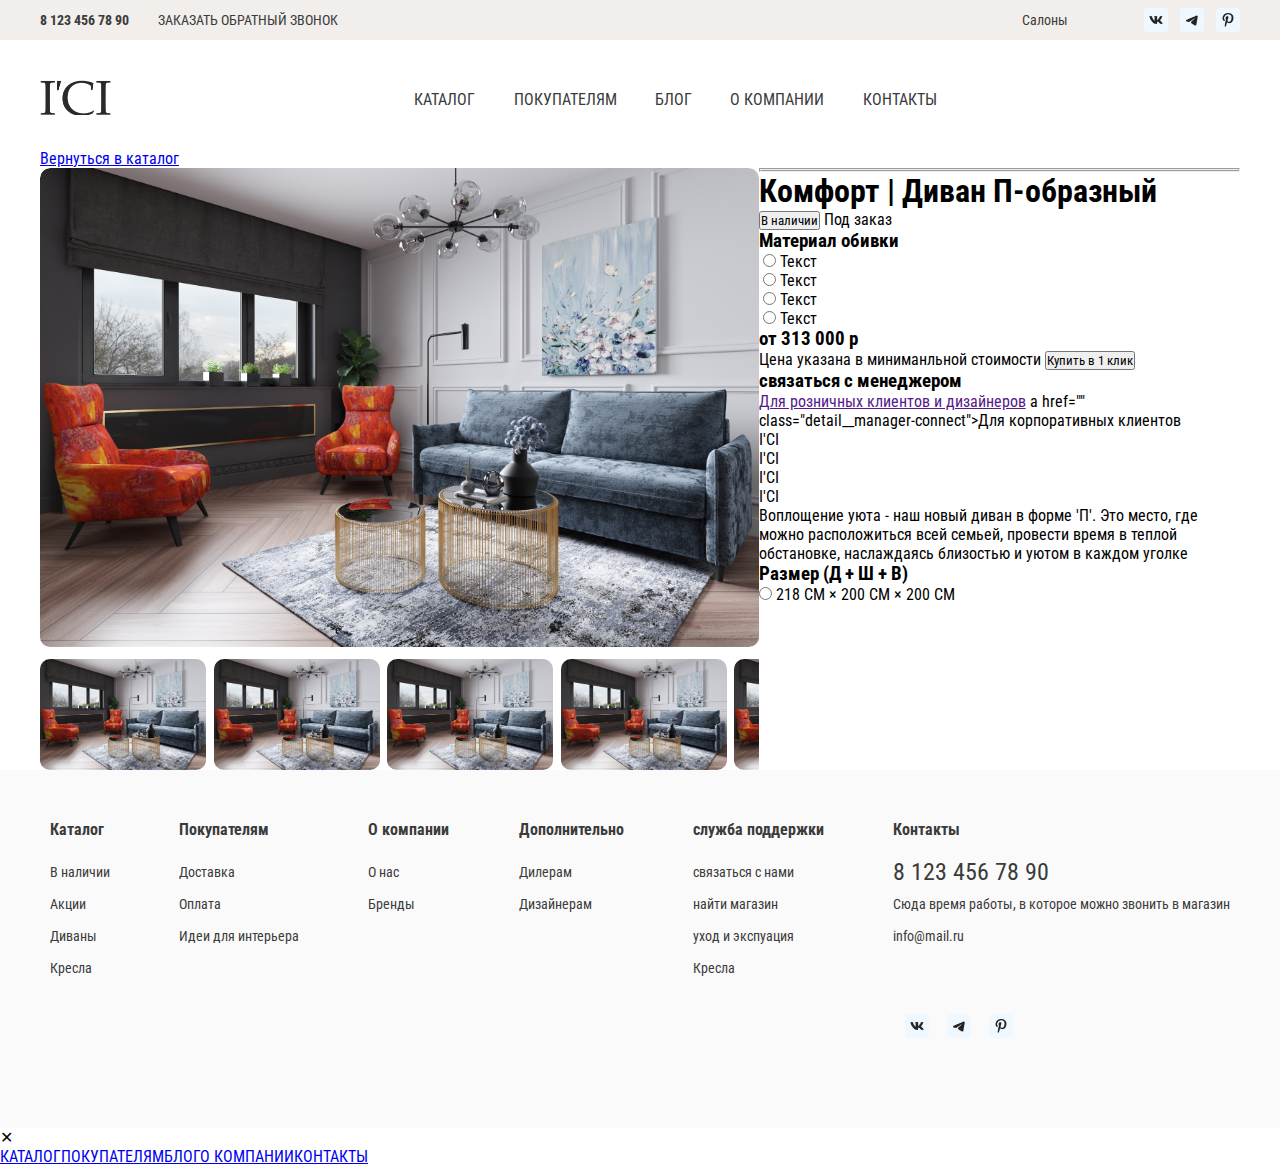
==== detail.html @ 05aecf91 "v2" ====
<!DOCTYPE html>
<html lang="en">
<head>
    <meta charset="UTF-8">
    <meta name="viewport" content="width=device-width, initial-scale=1.0">
    <title>Document</title>
    <link rel="stylesheet" href="style/style.css">

<body>
    <header class="header">
        <div class="wrapper header__wrapper">
            
            <div class="header__top">
                <div class="header__top-item">
                    <a href="tel:81234567890" class="header__phone">8 123 456 78 90</a>
                    <span class="header__phone-description">Заказать обратный звонок</span>
                </div>
                
                <div class="header__top-item social header__social">
                    <a href="#" class="header__salons-link">Салоны</a>
                    <a href="#" class="social-link">
                        <img src="img/social/vk.png" alt="Социальные сети">
                    </a>
                    <a href="#" class="social-link">
                        <img src="img/social/tg.png" alt="Социальные сети">
                    </a>
                    <a href="#" class="social-link">
                        <img src="img/social/pres.png" alt="Социальные сети">
                    </a>
                </div>
            </div>
            <div class="header__bottom">
                <div class="header__bottom-item logo">
                    <img  src="img/logobw.png" alt="Логотип" class="header__logo">
                </div>
                <nav class="header__nav">
                    <ul class="header__nav-list">
                        <li class="header__nav-item">
                            <span  class="header__nav-link">Каталог</span>
                            <ul class="submenu">
                                <li>
                                    <a href="" class="submenu-item">
                                        <img class="submenu-item__img" src="img/filter_divan.png" alt="">
                                        Диваны
                                    </a>
                                </li>
                                <li>
                                    <a href="" class="submenu-item">
                                        <img class="submenu-item__img" src="img/filter_divan.png" alt="">
                                        Диваны
                                    </a>
                                </li>
                                <li>
                                    <a href="" class="submenu-item">
                                        <img class="submenu-item__img" src="img/filter_divan.png" alt="">
                                        Диваны
                                    </a>
                                </li>
                                <li>
                                    <a href="" class="submenu-item">
                                        <img class="submenu-item__img" src="img/filter_divan.png" alt="">
                                        Диваны
                                    </a>
                                </li>
                      
                                <!-- Добавьте еще необходимые подпункты -->
                            </ul>
                        </li>
                        <li class="header__nav-item"><a href="#2" class="header__nav-link">Покупателям</a></li>
                        <li class="header__nav-item"><a href="#3" class="header__nav-link">Блог</a></li>
                        <li class="header__nav-item"><a href="#4" class="header__nav-link">О Компании</a></li>
                        <li class="header__nav-item"><a href="#5" class="header__nav-link">Контакты</a></li>
                        
                    </ul>
                </nav>
                <div class="burger"></div>
            </div>
        </div>
    </header>
    <main>
        <section class="back">
            <div class="wrapper">

                <a href="back__link"><img src="" alt="">Вернуться в каталог</a>
            </div>
        </section>
        <section class="detail-page">
            <div class="wrapper">
                <div class="detail detail__wrapper">
                    <div id="slider">

                        <div class="detail__slider">
                            <img src="img/product/p1.jpg" alt="" class="detail__img">
                        </div>
                        <div class="detail__slider-list">
                            <img src="img/product/p1.jpg" alt="" class="detail__list_img">
                            <img src="img/product/p1.jpg" alt="" class="detail__list_img">
                            <img src="img/product/p1.jpg" alt="" class="detail__list_img">
                            <img src="img/product/p1.jpg" alt="" class="detail__list_img">
                            <img src="img/product/p1.jpg" alt="" class="detail__list_img">
                        </div>
                    </div>

                    <form class="detail__primary-info">

                        <fieldset title="Комфорт | Диван П-образный"> </fieldset>
                        <h1 class="detail__title">Комфорт | Диван П-образный</h1>
                        <!-- От вариантов -->
                        <button class="detail__store">В наличии</button>
                        <span class="detail__decor">Под заказ</span>
                        <div class="detail__material">
                            <h3 class="detail__material-title">Материал обивки</h3>
                            <div class="detail__material-list" action="#">
                                <div class="detail__material-item">
                                    <img src="" alt="" class="detail__material-img">
                                    <input type="radio" name="materal">
                                    <span class="detail__material-text">Текст</span>
                                </div>
                                <div class="detail__material-item">
                                    <img src="" alt="" class="detail__material-img">
                                    <input type="radio" name="materal">
                                    <span class="detail__material-text">Текст</span>
                                </div>
                                <div class="detail__material-item">
                                    <img src="" alt="" class="detail__material-img">
                                    <input type="radio" name="materal">
                                    <span class="detail__material-text">Текст</span>
                                </div>
                                <div class="detail__material-item">
                                    <img src="" alt="" class="detail__material-img">
                                    <input type="radio" name="materal">
                                    <span class="detail__material-text">Текст</span>
                                </div>
                            </div>
                        </div>
                        <h3 class="detail__price">от 313 000 р</h3>
                        <span class="detail__price-info">Цена указана в миниманльной стоимости</span>
                        <button class="detail__button">Купить в 1 клик</button>
                        <h3 class="detail__manager">связаться с менеджером</h3>
                        <div class="detail__manager-list">
                            <a href="" class="detail__manager-connect"><img src="" alt="" class="detail__manager-img">Для розничных клиентов и дизайнеров</a>
                            a href="" class="detail__manager-connect"><img src="" alt="" class="detail__manager-img">Для корпоративных клиентов</a>
                        </div>
                        <div class="detail__create-list">
                            <div class="detail__create-item"><span class="detail__create-title"></span> I'CI</div>
                            <div class="detail__create-item"><span class="detail__create-title"></span> I'CI</div>
                            <div class="detail__create-item"><span class="detail__create-title"></span> I'CI</div>
                            <div class="detail__create-item"><span class="detail__create-title"></span> I'CI</div>
                        </div>
                        <p class="detail__desc">Воплощение уюта - наш новый диван в форме 'П'. Это место, где можно расположиться всей семьей, провести время в теплой обстановке, наслаждаясь близостью и уютом в каждом уголке</p>
                        <div class="detail__size">
                            <h3 class="detail__size-title">Размер (Д + Ш + В)</h3>
                            <div class="detail__size-list">
                                <div class="detail__size-list-item">
                                    <input type="radio" value="218 СМ × 200 СМ × 200 СМ" name="size" id="size{n}">
                                    <label for="size{n}" class="detail__size-list-item-title">218 СМ × 200 СМ × 200 СМ</label>
                                </div>
                            </div>
                        </div>
                    </form>
                </div>
            </div>
        </section>
    </main>

  <footer class="footer">
    <div class="wrapper footer__wrapper">
        <div class="footer__col">
            <h4 class="title footer__title">Каталог</h4>
            <a href="" class="footer__link">В наличии</a>
            <a href="" class="footer__link">Акции </a>
            <a href="" class="footer__link">Диваны</a>
            <a href="" class="footer__link">Кресла</a>
        </div>
        <div class="footer__col">
            <h4 class="title footer__title">Покупателям</h4>
            <a href="" class="footer__link">Доставка</a>
            <a href="" class="footer__link">Оплата</a>
            <a href="" class="footer__link">Идеи для интерьера</a>
        </div>
        <div class="footer__col">
            <h4 class="title footer__title">О компании</h4>
            <a href="" class="footer__link">О нас</a>
            <a href="" class="footer__link">Бренды </a>
        </div>
        <div class="footer__col">
            <h4 class="title footer__title">Дополнительно</h4>
            <a href="" class="footer__link">Дилерам</a>
            <a href="" class="footer__link">Дизайнерам </a>

        </div>
        <div class="footer__col">
            <h4 class="title footer__title">служба поддержки</h4>
            <a href="" class="footer__link">связаться с нами</a>
            <a href="" class="footer__link">найти магазин</a>
            <a href="" class="footer__link">уход и экспуация</a>
            <a href="" class="footer__link">Кресла</a>
        </div>
        <div class="footer__col">
            <h4 class="title footer__title">Контакты</h4>
            <a href="" class="footer__link footer__link--phone">8 123 456 78 90</a>
            <a href="" class="footer__link">Сюда время работы, в которое можно
                звонить в магазин</a>
            <a href="" class="footer__link">info@mail.ru</a>
            <div class="social footer__social">
                <a href="#" class="social-link">
                    <img src="img/social/vk.png" alt="Социальные сети">
                </a>
                <a href="#" class="social-link">
                    <img src="img/social/tg.png" alt="Социальные сети">
                </a>
                <a href="#" class="social-link">
                    <img src="img/social/pres.png" alt="Социальные сети">
                </a>
            </div>
        </div>
    </div>
  </footer>
  <div class="burger-menu">
    <div class="close">&#10005</div>
  </div>
  <div class="filter-popup">
                <button class="closeFilter ">&#10005</button>
                <div class="filret-list">

                </div>
            </div>
  <script src="js/script.js"></script>
</body>
</html>
---- style/style.css ----
@import url('https://fonts.googleapis.com/css2?family=Roboto+Condensed:wght@300;400;700&display=swap');
html, body,*,*::after,*::before,*:active, *:hover, *:focus {
    margin: 0;
    padding: 0;
    box-sizing: border-box;
    transition: 0.2s;
    font-family: 'Roboto Condensed', sans-serif;
    outline: none;

}

/* body,html {
    overflow-x: hidden;
} */
/* Стили для верхней части header */

.header {
    margin-bottom: 30px;
}

.header__top {
    display: flex;
    justify-content: space-between;
    height: 40px;
    align-items: center;
    font-size: 14px;
    margin-bottom: 40px;
    background: #F1EEEB;
    overflow: hidden;
    box-shadow: -200px 0 0 0 #F1EEEB,200px 0 0 0 #F1EEEB;
}



.header__phone {
    margin-right: 10px; /* Расстояние между номером телефона и текстом "Заказать обратный звонок" */
    color: #3b3b3b; /* Цвет текста "Ваш номер телефона" */
    font-weight: 700;
    margin-right: 2vw;
    text-decoration: none;
    
}
.header__phone:hover {
    color: #000000; 
}
.header__phone-description {
    color: #3b3b3b; /* Цвет текста "Заказать обратный звонок" */
    font-weight: 400;
    text-transform: uppercase;
}

.header__salons-link {
    font-weight: 400;
    color: #3b3b3b; /* Цвет текста "Салоны" */
    text-decoration: none;
    margin-right: 5vw;
}

.social {
    /* Стили для блока социальных сетей, например, выравнивание по центру и другие свойства */
    display: flex;
    justify-content: space-between;
    align-items: center;
}

.social-link {
    /* Стили для ссылок на социальные сети, например, размер и отступы */
    width: 24px;
    height: 24px;
    display: flex;
    align-items: center;
    justify-content: center;
    border-radius: 4px;
    background: #f0f8ff;
    margin-left: 12px;
    transition: 0.2s;
}

.social-link:hover {
    background: #868686;
}

/* Стили для нижней части header */
.header__bottom {
    display: flex;
    justify-content: space-between;
    align-items: center;
    color: #3b3b3b; /* Цвет текста в нижней части */
    font-weight: 16px;
    font-weight: 400;
}


.header__logo{
   height: 35px;
}
.header__nav {
    flex-grow: 1; /* Занимаем все доступное пространство внутри header */
    text-align: center; /* Выравниваем текст по центру */
}

.header__nav-list {
    list-style: none;
    padding: 0;
    margin: 0;
    display: inline-flex; /* Используем inline-flex для размещения пунктов меню в одну линию */
    justify-content: center; /* Центрируем пункты меню по горизонтали */
    align-items: center; /* Центрируем пункты меню по вертикали */
}

.header__nav-item:first-child { /* Расстояние между элементами меню */
    margin-left: 0px;
}
.header__nav-item { /* Расстояние между элементами меню */
    margin-left: 3vw;
}

.header__nav-link {
    text-transform: uppercase;
    color: inherit; /* Наследование цвета текста */
    text-decoration: none; /* Убираем подчеркивание ссылок */
    transition: 0.2s;
}

.header__nav-link:hover {
    color: #000000;
}
.header__nav-item {
    position: relative;
}

.submenu {
    padding: 20px 0 60px;
    display: none;
    position: absolute;
    list-style: none;
    top: 25px;
    left: 0;

    z-index: 1500;
    width: 100vw;
    height: 250px;
    background-color: #ffffff;

 
}
.submenu::after {
    content: '';
    position: absolute;
    top: -7px;
    left: 0;
    width: 100%;
    height: 100%;
    z-index: -200;

}
.submenu::before {
    content: '';
    position: absolute;
    top: 0px;
    right: 100%;
    width: 100%;
    height: 100%;
    background: #ffffff;
    z-index: -200;
}
.header__nav-item:hover .submenu {
    display: flex;
}
.submenu-item__img {
    width: 10vw;
    height: 7vw;
}
.submenu-item {
    display: flex;
    flex-direction: column;
    align-items: center;
    justify-content: center;
    margin-right: 2vw;
    color: #3b3b3bb9;
    font-size: 18px;
    text-decoration: none;
    padding: 20px ;
    
}
.submenu-item:hover {
    background-color: #e2e2e2
}
.wrapper {
    max-width: 1640px; /* Максимальная ширина общей обертки */
    margin: 0 auto; /* Центрирование содержимого */
    padding: 0 40px;
}
.video-section {
    max-height: 880px;
    overflow: hidden;
    position: relative;
    margin-bottom: 30px;
    padding-bottom: 90px;
}
.video-section::after {
    content: '';
    position: absolute;
    top: 0;
    left: 0;
    width: 100%;
    height: 100%;
    z-index: 200;
}
.video-wrapper {
    position: relative;
    width: 100%;
    height: 100%;
    display: flex;
    justify-content: center;
    align-items: center;
/* Черный фон, чтобы скрыть пустые области */
}
.video-wrapper video {
    width: 100%;
    height: 100%;
    object-fit: cover;
}
.video-placeholder {
    width: 100%;
    max-height: 84vh;
    border-radius: 16px;
    object-fit: cover;
    position: absolute;
}
.video-logo {
    position: absolute;
    top: 50%;
    left: 50%;
    transform: translate(-50%, -50%);
    width: 35vw;
}
#myVideo {
    border-radius: 16px;
    max-height: 84vh;
}

.z50 {
    z-index: 50;
}
.z100 {
    z-index: 100;
}
.title {
    color: #3B3B3B;
    font-weight: 300;
    text-align: center;
    margin: 0 auto;
}
.title--section {
    font-size: 64px;
    max-width: 770px;
    margin-bottom: 65px;
}
.product {
    padding-bottom: 90px;
    margin-bottom: 30px;
}
.desc {
    font-size: 24px;
    font-weight: 400;
    color: #3b3b3b;
}
.desc--section{
    text-align: center;
    max-width:  990px;
    margin: 0 auto;
    color: #3b3b3b;
}

.product__wrapper {
    display: grid;
    grid-template-rows: repeat(1, minmax(220px, 360px) ,minmax(300px, 490px));
    grid-template-columns: repeat(6, 1fr);
    gap: 2vw;
}
.card-product{
    position: relative;
    grid-column: span 2;
    width: 100%;
    height: 100%;
    border-radius: 20px;
    overflow: hidden;
}
.card-product:hover {
    transform: scale(1.005);
}
.card-product:nth-child(5n+4),.card-product:nth-child(5n+5){
    grid-column: span 3;
}


.card-product__title {
    top: 5%;
    left: 5%;
    font-weight: 400;
    color: #F1EEEB;
    position: absolute;
    z-index: 20;
}
.product__img {
    width: 100%;
    height: 100%;
}
.advantage{
    padding-bottom: 120px;
}
.advantage__wrapper {
    padding-top: 120px;
    display: flex;
    flex-direction: column;
}
.advantage-item {
    display: flex;
    justify-content: space-between;
    width: 100%;

}
.advantage-item:nth-child(2n+2){
    flex-direction: row-reverse;
} 
.subtitle {
    font-size: 48px;
    font-weight: 400;
    color: #3b3b3b;
    text-align: center;
    display: block;
}
.advantage-item__subtitle {
    margin-bottom: 40px;
}
.advantage-item__img {
    width: 56.35vw;
    max-width: 1083px;
    max-height: 740px;
    height: 38.5vw;
    border-radius: 20px;
}

.advantage-item__desc {
    text-align: center;
    max-width: 385px;
}

.advantage-item__title {
    font-size: 64px;
    font-weight: 400;
}

.advantage-item--padding {
    padding: 60px 0;
}

.footer__wrapper {
    display: flex;
    justify-content: space-between;
    flex-wrap: wrap;
}
.footer__col {
    display: flex;
    flex-direction: column;
    padding: 0 10px;
}
.footer {
    padding: 50px 0 90px;
    background: #FAFAFA;
}
.footer__title {
    font-size: 16px;
    font-weight: 700;
    text-align: left;
    margin: 0 0 24px;
}

.footer__link {
    line-height: 18px;
    font-size: 14px;
    font-weight: 400;
    text-decoration: none;
    color: #3b3b3b;
    margin-bottom: 14px;
}
.footer__link--phone {
    font-size: 24px;
    
}
.footer__link:hover {
    text-decoration: underline;
}

.footer__social { 
    margin-top: 55px;
    max-width: 120px;
}

@media screen and (max-width:1024px) {
    .title--section {
        font-size: 48px;
        margin-bottom: 35px;
        max-width: 670px;
    }
    .video-section {
        padding-bottom: 20px;
        margin-bottom: 20px;
    }
    .desc {
        font-size: 18px;
    }
    .desc--section {
        max-width: 700px;
    }
    .advantage__wrapper {
        padding-top: 60px;
    }
    .advantage-item__title {
        font-size: 48px;
    }
    .advantage-item__subtitle {
        font-size: 28px;
        margin-bottom: 10px;
    }
    .advantage-item__desc {
        max-width: 250px;
    }
}

.burger {
    display: none;
    margin: 0;
    padding: 0;
    list-style: none;
    position: relative;
    height: 20px;
    width: 30px;
    border-top: 1px solid #3B3B3B;
    border-bottom: 1px solid #3B3B3B;
}

.burger::after {
    content: '';
    position: absolute;
    height: 1px;
    width: 100%;
    background-color: #3b3b3b;
    top: 50%;
    left: 0;
}

@media screen and (max-width:768px) {
    .advantage-item, .advantage-item:nth-child(2n+2) {
        flex-direction: column-reverse;
        align-items: center;
        justify-content: center;
        padding: 10px 0;
    }

    .product__wrapper {
        display: flex;
        flex-direction: column;
    }
    .card-product {
        width: 100%;
        height: 50vw;
    }
    .advantage-item__desc {
        max-width: 90%;
        margin: 0   auto;
        margin-bottom: 20px;
    }
    .advantage-item__img {
        max-width: 100vw;
        width: 100%;
        height: 50vw;
    }
    .footer__col {
        width: 50%;
        margin-bottom: 20px;
    }
    .header {
        padding-top: 30px;
    }
    .header__nav {
        display: none;
    }
    .header__top{
        display: none;
    }
    .wrapper {
        padding: 0 10px;
    }
    .header__bottom {
        display: flex;
        align-items: center;
    }
    .logo{
        display: flex;
        align-items: center;
        justify-content: center;
    }
    .burger {
        display: block;
    }
    .burger.disabled {
        opacity: 0.2;
    }
    .burger-menu {
        position: fixed;
   
        width: 100%;
        height: 100%;
        top: 0;
        right: -100%;
        transition: 1s, background-color 10s;
       
        z-index: 1500;
    }
    .burger-menu.active {
        background: #3b3b3bb9;
        right: 0;
    }
    .burger-menu.disabled {
        transition: 1s,background-color 0s;
        background: 0;
        right: -100%;
    }
    .nav-burger {
        position: absolute;
        top: 0;
        right: 0;
        width: 0%;
        height: 100%;
        display: flex;
        flex-direction: column;
        align-items: flex-start;
        padding: 60px 20px;
        background-color: rgba(240, 248, 255, 0.911);
        z-index: 1000;
    }
    .nav-burger.active{
        width: 50%;
    }
    .nav-burger.disabled{
        width: 0%;
    }
    .burger-link {
        transition: 1s;
        width: 100%;
        font-size: 16px;
        text-transform: uppercase;
        text-decoration: none;
        color: #3b3b3b;
        padding: 15px 0;
        border-bottom:1px solid #3B3B3B;
        outline: none;
    }
    
    .close {
        position: absolute;
        top: 20px;
        right: 30px;
        width: 30px;
        height: 30px;
        z-index: 2000;
        font-size: 32px;
        color: #3B3B3B;
        font-weight: 400;
    }
    .submenu {
        position: static;
        display: grid;
        grid-template-columns: repeat(2, 50%);
        width: 100%;
        background: transparent;
    }
    .submenu-item__img {
        width: 10vw;
        height: auto;
    }
    .submenu::after, .submenu::before {display: none;}
}

@media screen and (max-width: 425px) {
    .nav-burger.active{
        width: 100%;
    }
    
}

.filter-pop {
    display: flex;
    align-items: center;
    justify-content: flex-start;
    height: 30px;
    font-weight: 400;
    margin-bottom: 20px;
    cursor: pointer;
}

.filter-text {
    transition: 0.3s;
    font-size: 20px;
    color: #3b3b3b;
    margin-right: 15px;
}
.filter-text:hover {
    color: #000000;
    text-decoration: underline;
}

.filter-img {
    width: 18px;
    height: 18px;
}

.filter-popup {
    overflow: hidden;
    display: flex;
    position: fixed;
    top: 0;
    right: -100%;
    width: 30%;
    height: 100vh;
    background-color:rgba(240, 248, 255, 0.911) ;
    z-index: 1000;
    /* display: flex; */
    flex-direction: column;
    align-items: flex-end;
    transition: .3s;
    padding: 50px 20px;
}
.filter-popup.active {
    width: 20%;
    right: 0;


}
.filter-popup.disabled {
    width: 0;

    right: -100%;
}
.filter-list {
    width: 100%;
    height: 100%;
}
.closeFilter {
    position: absolute;
    top: 30px;
    right: 30px;

    background-color: transparent;
    border: none;
    font-size: 32px;
    color: #3b3b3b;
    cursor: pointer;
}

/* Страница товара */

.detail__wrapper {
    width: 100%;
    height: 100%;
    overflow: hidden;
    display: flex;
}
.detail__slider {
    width: 56.146vw;
    max-height: 640px;
    overflow: hidden;
    margin-bottom: 0.62vw;
    border-radius: 10px;
    max-width: 1078px;
}

.detail__img {
    width: 100%;
    max-width: 1078px;
    object-fit: cover;
    border-radius: 10px;
}
.detail__list_img {
    width: 13vw;
    max-width: 239px;
    max-height: 180px;
    object-fit: cover;
    border-radius: 10px;
    margin-right: 0.56vw;
}
.detail__slider-list {
    max-width: 1078px;
    width: 56.146vw;
    overflow: hidden;
    max-height: 180px;
    display: flex;
    justify-content: space-between;
}
.test-red {
    height: 100vh;
    width: 100%;
    background: rgba(255, 0, 0, 0.281);
}
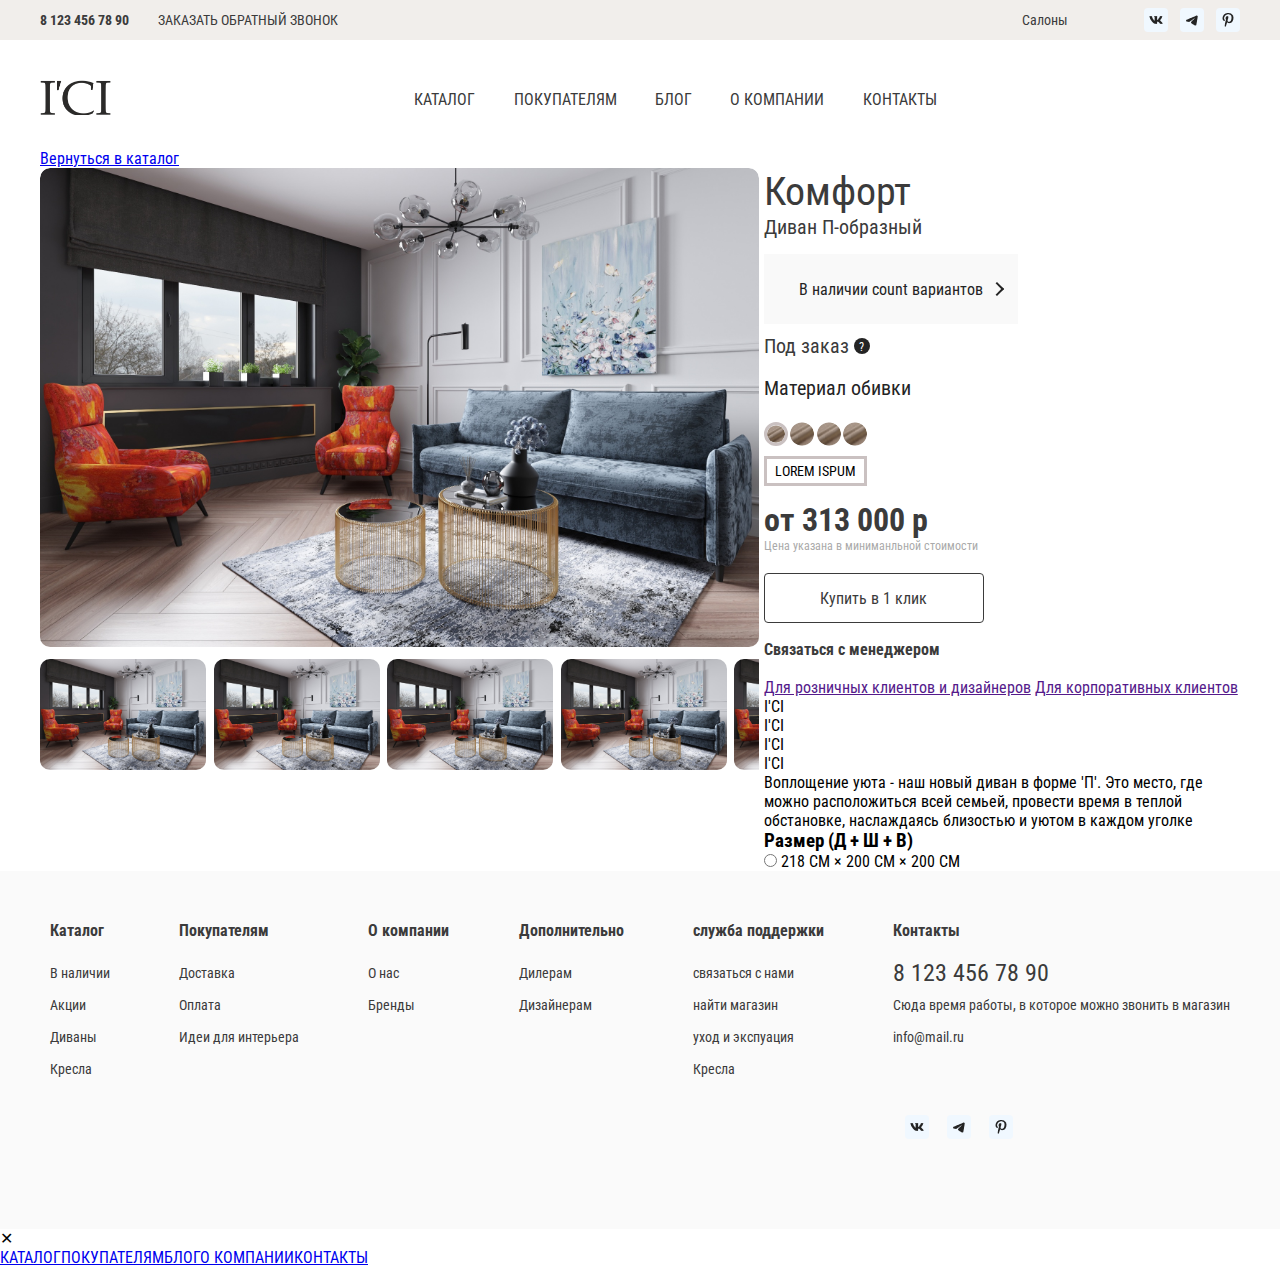
==== commit 31bd36ee: "detail 50%" ====
--- a/detail.html
+++ b/detail.html
@@ -104,42 +104,43 @@
                     <form class="detail__primary-info">
 
                         <fieldset title="Комфорт | Диван П-образный"> </fieldset>
-                        <h1 class="detail__title">Комфорт | Диван П-образный</h1>
+                        <h1 class="detail__title">Комфорт</h1>
+                        <h2 class="detail__type">Диван П-образный</h2>
                         <!-- От вариантов -->
-                        <button class="detail__store">В наличии</button>
-                        <span class="detail__decor">Под заказ</span>
+                        <button class="detail__store">В наличии count вариантов</button>
+                        <span class="detail__decor" title="123">Под заказ</span>
                         <div class="detail__material">
                             <h3 class="detail__material-title">Материал обивки</h3>
                             <div class="detail__material-list" action="#">
                                 <div class="detail__material-item">
-                                    <img src="" alt="" class="detail__material-img">
+                                    <input type="radio" name="materal" checked>
+                                    <img src="img/mat.png" alt="" class="detail__material-img">
+                                    <p class="detail__material-text">lorem ispum</p>
+                                </div>
+                                <div class="detail__material-item">
+                                    <input type="radio" name="materal" >
+                                    <img src="img/mat.png" alt="" class="detail__material-img">
+                                    <p class="detail__material-text">lorem ispum</p>
+                                </div>
+                                <div class="detail__material-item">
                                     <input type="radio" name="materal">
-                                    <span class="detail__material-text">Текст</span>
-                                </div>
-                                <div class="detail__material-item">
-                                    <img src="" alt="" class="detail__material-img">
+                                    <img src="img/mat.png" alt="" class="detail__material-img">
+                                    <p class="detail__material-text">lorem ispum</p>
+                                </div>
+                                <div class="detail__material-item">
                                     <input type="radio" name="materal">
-                                    <span class="detail__material-text">Текст</span>
-                                </div>
-                                <div class="detail__material-item">
-                                    <img src="" alt="" class="detail__material-img">
-                                    <input type="radio" name="materal">
-                                    <span class="detail__material-text">Текст</span>
-                                </div>
-                                <div class="detail__material-item">
-                                    <img src="" alt="" class="detail__material-img">
-                                    <input type="radio" name="materal">
-                                    <span class="detail__material-text">Текст</span>
+                                    <img src="img/mat.png" alt="" class="detail__material-img">
+                                    <p class="detail__material-text">lorem ispum</p>
                                 </div>
                             </div>
                         </div>
                         <h3 class="detail__price">от 313 000 р</h3>
                         <span class="detail__price-info">Цена указана в миниманльной стоимости</span>
                         <button class="detail__button">Купить в 1 клик</button>
-                        <h3 class="detail__manager">связаться с менеджером</h3>
+                        <h3 class="detail__manager">Связаться с менеджером</h3>
                         <div class="detail__manager-list">
                             <a href="" class="detail__manager-connect"><img src="" alt="" class="detail__manager-img">Для розничных клиентов и дизайнеров</a>
-                            a href="" class="detail__manager-connect"><img src="" alt="" class="detail__manager-img">Для корпоративных клиентов</a>
+                            <a href="" class="detail__manager-connect"><img src="" alt="" class="detail__manager-img">Для корпоративных клиентов</a>
                         </div>
                         <div class="detail__create-list">
                             <div class="detail__create-item"><span class="detail__create-title"></span> I'CI</div>
--- a/style/style.css
+++ b/style/style.css
@@ -9,9 +9,9 @@
 
 }
 
-/* body,html {
+body {
     overflow-x: hidden;
-} */
+}
 /* Стили для верхней части header */
 
 .header {
@@ -187,7 +187,7 @@
     background-color: #e2e2e2
 }
 .wrapper {
-    max-width: 1640px; /* Максимальная ширина общей обертки */
+    max-width: 1720px; /* Максимальная ширина общей обертки */
     margin: 0 auto; /* Центрирование содержимого */
     padding: 0 40px;
 }
@@ -667,8 +667,10 @@
     height: 100%;
     overflow: hidden;
     display: flex;
+    justify-content: space-between;
 }
 .detail__slider {
+    margin-right: 0.4vw;
     width: 56.146vw;
     max-height: 640px;
     overflow: hidden;
@@ -705,3 +707,174 @@
     background: rgba(255, 0, 0, 0.281);
 }
 
+
+.detail__title {
+    color: #3b3b3b;
+    font-size: 40px;
+    font-weight: 400;
+    max-width: 516px;
+}
+.detail__primary-info {
+    width: 100%;
+    width: 516px;
+}
+
+
+.detail__decor, .detail__type {
+    font-size: 20px;
+    font-weight: 400;
+    color: #3b3b3b;
+    margin-bottom: 15px;
+}
+
+fieldset {
+    position: absolute;
+    opacity: 0;
+    overflow: hidden;
+}
+
+.detail__store {
+    position: relative;
+    display: block;
+    background: #f9f9f9;
+    color: #242424;
+    border: none;
+    font-weight: 400;
+    width: 254px;
+    font-size: 16px;
+    padding-left: 0;
+    cursor: pointer;
+    height: 70px;
+    margin-bottom: 10px;
+}
+
+.detail__store:hover {
+    background-color: #dddddd ;
+}
+
+.detail__store::after {
+    content: '';
+    position: absolute;
+    transform: rotate(-45deg);
+    top: 30px;
+    right: 16px;
+    width: 10px;
+    height: 10px;
+    border-right: 2px solid #242424;
+    border-bottom: 2px solid #242424;
+}
+
+.detail__decor {
+    display: block;
+    position: relative;
+    cursor: pointer;
+    margin-bottom: 18px;
+}
+
+.detail__decor::after {
+    content: '?';
+    position: absolute;
+    top: 4px;
+    left: 90px;
+    width: 16px;
+    height: 16px;
+    padding-top: 1px;
+    border-radius: 100%;
+    background: #242424;
+    display: flex;
+    align-items: center;
+    justify-content: center;
+    color: #fff;
+    font-size: 12px;
+}
+
+.detail__material-title {
+    font-size: 20px;
+    color: #242424;
+    font-weight: 400;
+    margin-bottom: 22px;
+}
+
+.detail__material-list {
+    display: flex;
+    margin-bottom: 55px;
+}
+.detail__material-img {
+    width: 24px;
+    height: 24px;
+    border-radius: 100%;
+}
+.detail__material-item {
+    width: 24px;
+    height: 24px;
+    position: relative;
+    margin-right: 0.2vw;
+}
+.detail__material-item input{
+    position: absolute;
+    width: 100%;
+    height: 100%;
+    top: 0;
+    left: 0;
+    opacity: 0;
+    z-index: 10;
+}
+
+.detail__material-item input:checked ~ .detail__material-img{
+    border: 3px solid #cac1c1;
+}
+
+.detail__material-item input:checked ~ .detail__material-text{
+    display: block;
+    border: 3px solid #cac1c1;
+}
+.detail__material-text {
+    white-space: nowrap;
+    text-transform: uppercase;
+    font-size: 14px;
+    position: absolute;
+    bottom: -40px;
+    left: 0;
+    font-weight: 400;
+    display: none;
+    padding: 4px 8px;
+}
+
+.detail__price {
+    font-size: 32px;
+    color: #3b3b3b;
+    
+}
+
+.detail__price-info {
+    display: block;
+    font-size: 12px;
+    color: #aaa;
+    margin-bottom: 20px;
+}
+
+.detail__button {
+    width: 100%;
+    max-width: 220px;
+    color: #3B3B3B;
+    border: 1px solid #3B3B3B;
+    font-size: 16px;
+    background: transparent;
+    height: 50px;
+    border-radius: 4px;
+    cursor: pointer;
+    margin-bottom: 16px;
+}
+
+.detail__button:hover {
+    background: #3B3B3B;
+    color: #fff;
+    border: none;
+}
+
+.detail__manager {
+    font-size: 16px;
+    color: #3B3B3B;
+    line-height: 21px;
+    margin-bottom: 18px;
+}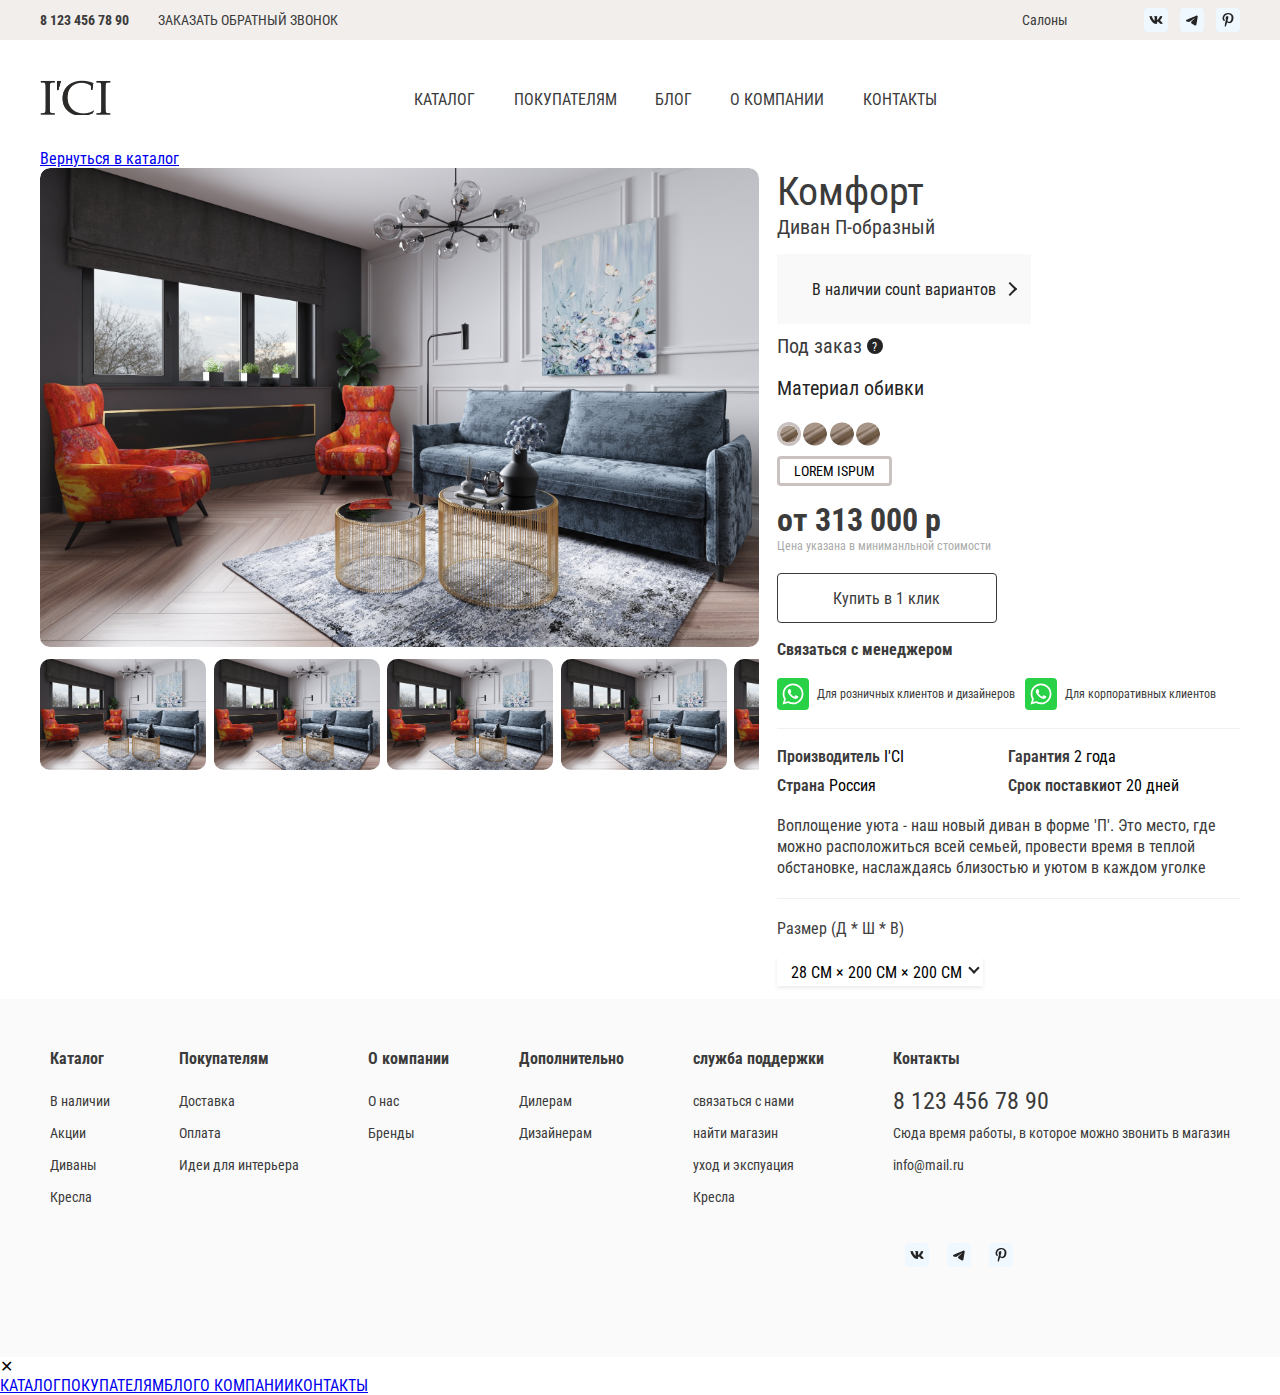
==== commit b0339acf: "ww" ====
--- a/detail.html
+++ b/detail.html
@@ -139,22 +139,30 @@
                         <button class="detail__button">Купить в 1 клик</button>
                         <h3 class="detail__manager">Связаться с менеджером</h3>
                         <div class="detail__manager-list">
-                            <a href="" class="detail__manager-connect"><img src="" alt="" class="detail__manager-img">Для розничных клиентов и дизайнеров</a>
-                            <a href="" class="detail__manager-connect"><img src="" alt="" class="detail__manager-img">Для корпоративных клиентов</a>
+                            <a href="" class="detail__manager-connect"><img src="img/wp.svg" alt="" class="detail__manager-img">Для розничных клиентов и дизайнеров</a>
+                            <a href="" class="detail__manager-connect"><img src="img/wp.svg" alt="" class="detail__manager-img">Для корпоративных клиентов</a>
                         </div>
                         <div class="detail__create-list">
-                            <div class="detail__create-item"><span class="detail__create-title"></span> I'CI</div>
-                            <div class="detail__create-item"><span class="detail__create-title"></span> I'CI</div>
-                            <div class="detail__create-item"><span class="detail__create-title"></span> I'CI</div>
-                            <div class="detail__create-item"><span class="detail__create-title"></span> I'CI</div>
+                            <div class="detail__create-item"><span class="detail__create-title">Производитель</span> I'CI</div>
+                            <div class="detail__create-item"><span class="detail__create-title">Гарантия</span> 2 года </div>
+                            <div class="detail__create-item"><span class="detail__create-title">Страна</span> Россия</div>
+                            <div class="detail__create-item"><span class="detail__create-title">Срок поставки</span>от 20  дней</div>
                         </div>
                         <p class="detail__desc">Воплощение уюта - наш новый диван в форме 'П'. Это место, где можно расположиться всей семьей, провести время в теплой обстановке, наслаждаясь близостью и уютом в каждом уголке</p>
                         <div class="detail__size">
-                            <h3 class="detail__size-title">Размер (Д + Ш + В)</h3>
+                            <h3 class="detail__size-title">Размер (Д * Ш * В)</h3>
                             <div class="detail__size-list">
                                 <div class="detail__size-list-item">
                                     <input type="radio" value="218 СМ × 200 СМ × 200 СМ" name="size" id="size{n}">
-                                    <label for="size{n}" class="detail__size-list-item-title">218 СМ × 200 СМ × 200 СМ</label>
+                                    <p  class="detail__size-list-item-title">28 СМ × 200 СМ × 200 СМ</p>
+                                </div>
+                                <div class="detail__size-list-item ">
+                                    <input type="radio" value="218 СМ × 200 СМ × 200 СМ" name="size" id="size{n}">
+                                    <p  class="detail__size-list-item-title">18 СМ × 200 СМ × 200 СМ</p>
+                                </div>
+                                <div class="detail__size-list-item ">
+                                    <input type="radio" value="218 СМ × 200 СМ × 200 СМ" name="size" id="size{n}">
+                                    <p  class="detail__size-list-item-title">218 СМ × 200 СМ × 200 СМ</p>
                                 </div>
                             </div>
                         </div>
--- a/style/style.css
+++ b/style/style.css
@@ -662,12 +662,16 @@
 
 /* Страница товара */
 
+#slider {
+    margin-right: 1vw;
+}
+
 .detail__wrapper {
     width: 100%;
     height: 100%;
-    overflow: hidden;
-    display: flex;
-    justify-content: space-between;
+    
+    display: flex;
+    
 }
 .detail__slider {
     margin-right: 0.4vw;
@@ -835,9 +839,10 @@
     position: absolute;
     bottom: -40px;
     left: 0;
+    border-radius: 4px;
     font-weight: 400;
     display: none;
-    padding: 4px 8px;
+    padding: 4px 14px;
 }
 
 .detail__price {
@@ -877,4 +882,153 @@
     color: #3B3B3B;
     line-height: 21px;
     margin-bottom: 18px;
+}
+.detail__manager-list {
+    display: flex;
+    width: 100%;
+    padding-bottom: 18px;
+    border-bottom: 1px solid #f1f1f1;
+    margin-bottom: 18px;
+}
+
+.detail__manager-connect {
+    display: flex;
+    align-items: center;
+    margin-right: 0.8vw;
+    font-size: 12px;
+    line-height: 21px;
+    color: #3b3b3b;
+    font-weight: 400;
+    text-decoration: none;
+}
+.detail__manager-img {
+    margin-right: 8px;
+    width: 32px;
+    height: 32px;
+    background: #28d146;
+    border: 5px solid #28d146;
+    border-radius: 4px;
+}
+
+.detail__create-list {
+    display: flex;
+    width: 100%;
+    justify-content: space-between;
+    flex-wrap: wrap;
+    margin-bottom: 10px;
+}
+.detail__create-title {
+    color: #3B3B3B;
+    font-size: 16px;
+    font-weight: 600;
+}
+.detail__create-item {
+    margin-bottom: 10px;
+    width: 50%;
+}
+
+.detail__desc {
+    color: #3B3B3B;
+    line-height: 21px;
+    padding-bottom: 20px;
+    margin-bottom: 20px;
+    border-bottom: 1px solid #f1f1f1;
+}
+.detail__size {
+    position: relative;
+    height: 80px;
+    z-index: 100;
+}
+.detail__size-list {
+    width: 206px;
+    display: flex;
+    flex-direction: column;
+    height: 30px;
+    cursor: pointer;
+    overflow: hidden;
+    position: absolute;
+    box-shadow: 0 2px 4px 0px rgba(0, 0, 0, 0.082);
+}
+
+.detail__size-list::after {
+    content: '';
+    position: absolute;
+    top: 8px;
+    right: 5px;
+    width: 8px;
+    height: 8px;
+    border-right: 2px solid #242424 ;
+    border-bottom: 2px solid #242424;
+    transform: rotate(45deg);
+    
+}
+.detail__size-list::before {
+    content: '';
+    position: absolute;
+    top: 0;
+    left: 0;
+    height: 30px;
+    width: 100%;
+    z-index: 1000;
+
+}
+.detail__size-list.active {
+    height: auto;
+}
+.detail__size-list.disabled {
+    height: 30px;
+}
+.detail__size-list:hover.detail__size-list::after {
+    content: '';
+    position: absolute;
+    top: 13px;
+    right: 5px;
+    width: 8px;
+    height: 8px;
+    border-right: 2px solid #242424 ;
+    border-bottom: 2px solid #242424;
+    transform: rotate(-135deg);
+    
+}
+@keyframes size {
+    0% {
+        height: auto;
+    }
+    100% {
+        height: 30px;
+    }
+}
+/* .detail__size-list:active {
+    animation-name: size;
+    animation-duration: 0.1s;
+} */
+.detail__size-list-item {
+    position: relative;
+    width: 100%;
+    cursor: pointer;
+    order: 1;
+    height: 30px;
+    padding: 7px 14px;
+}
+.detail__size-list-item:hover {
+    cursor: pointer;
+    background: #c7c7c7;
+}
+.detail__size-list-item input {
+    opacity: 0;
+    position: absolute;
+    top: 0;
+    left: 0;
+    width: 100%;
+    height: 100%;
+}
+.detail__size-title {
+    font-size: 16px;
+    font-weight: 400;
+    color: #414141;
+    margin-bottom: 18px;
+}
+
+.detail__size-list-item.active {
+    order: 0;
 }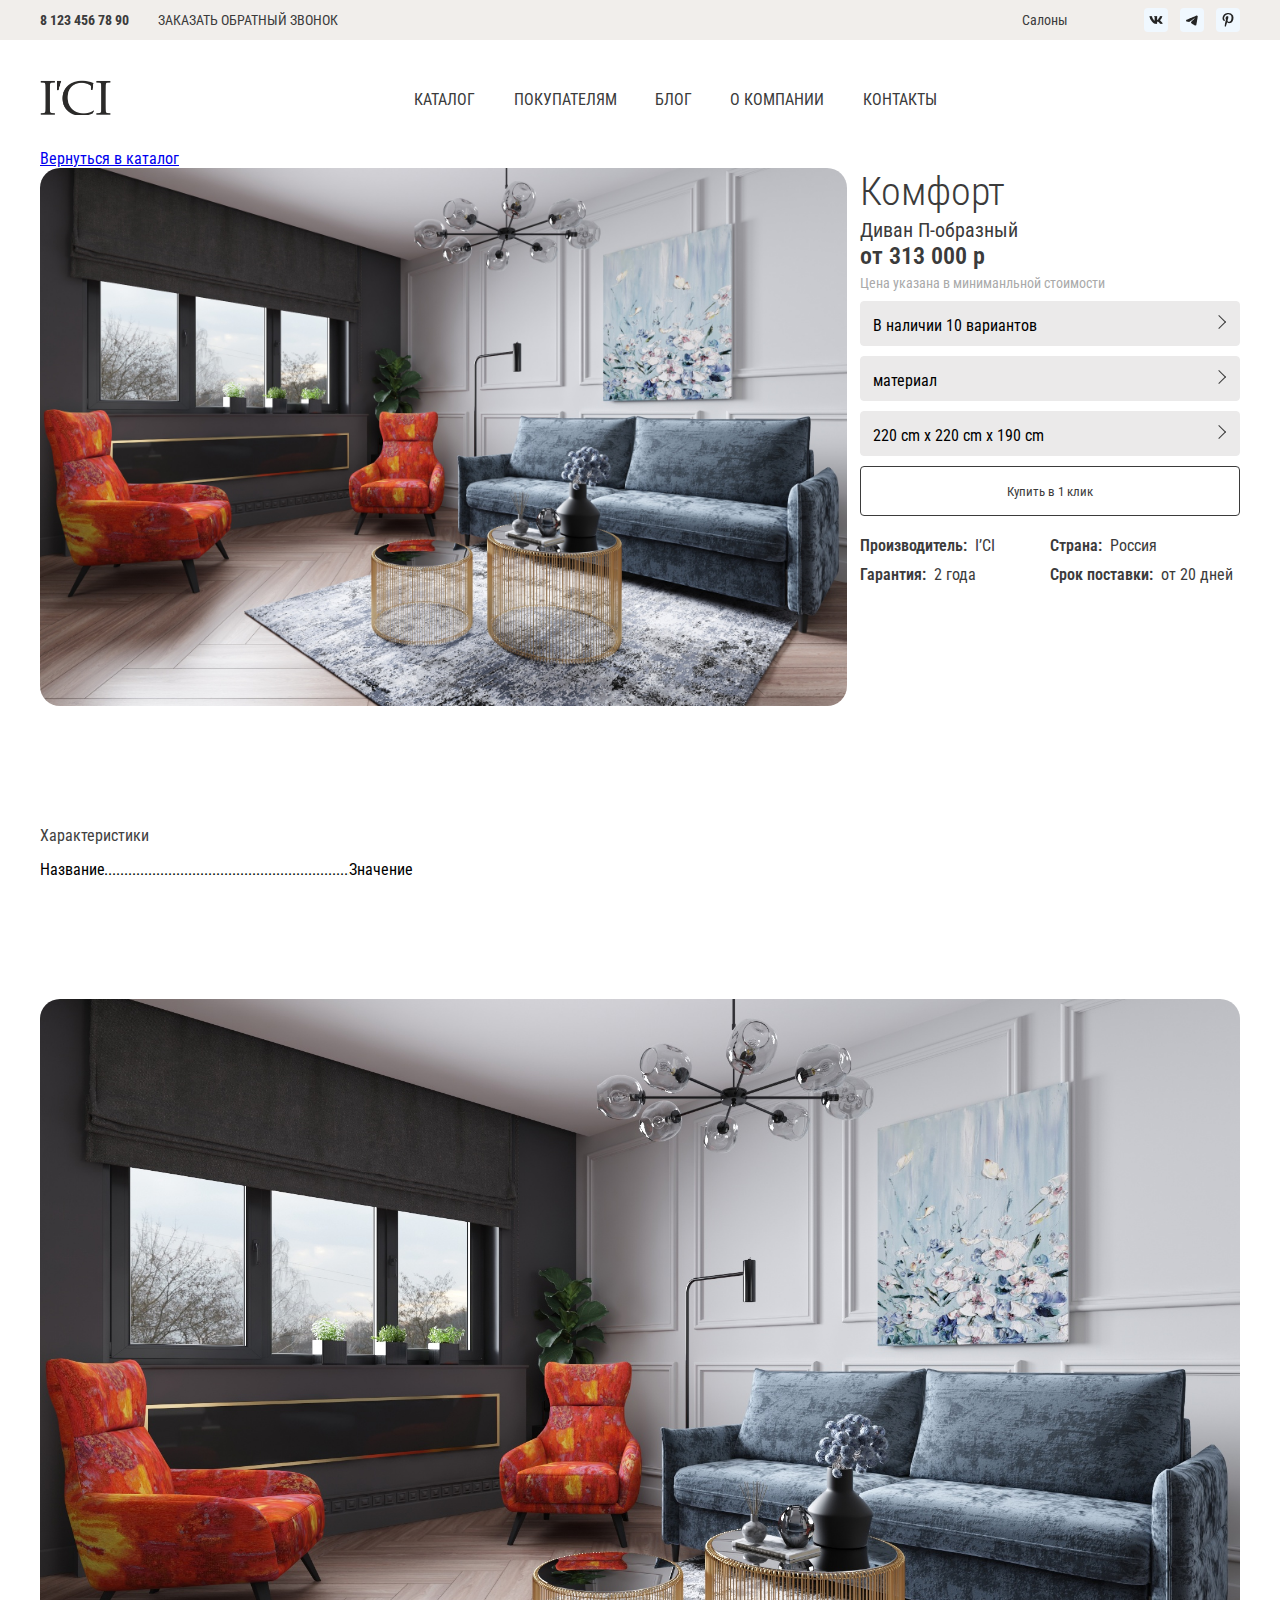
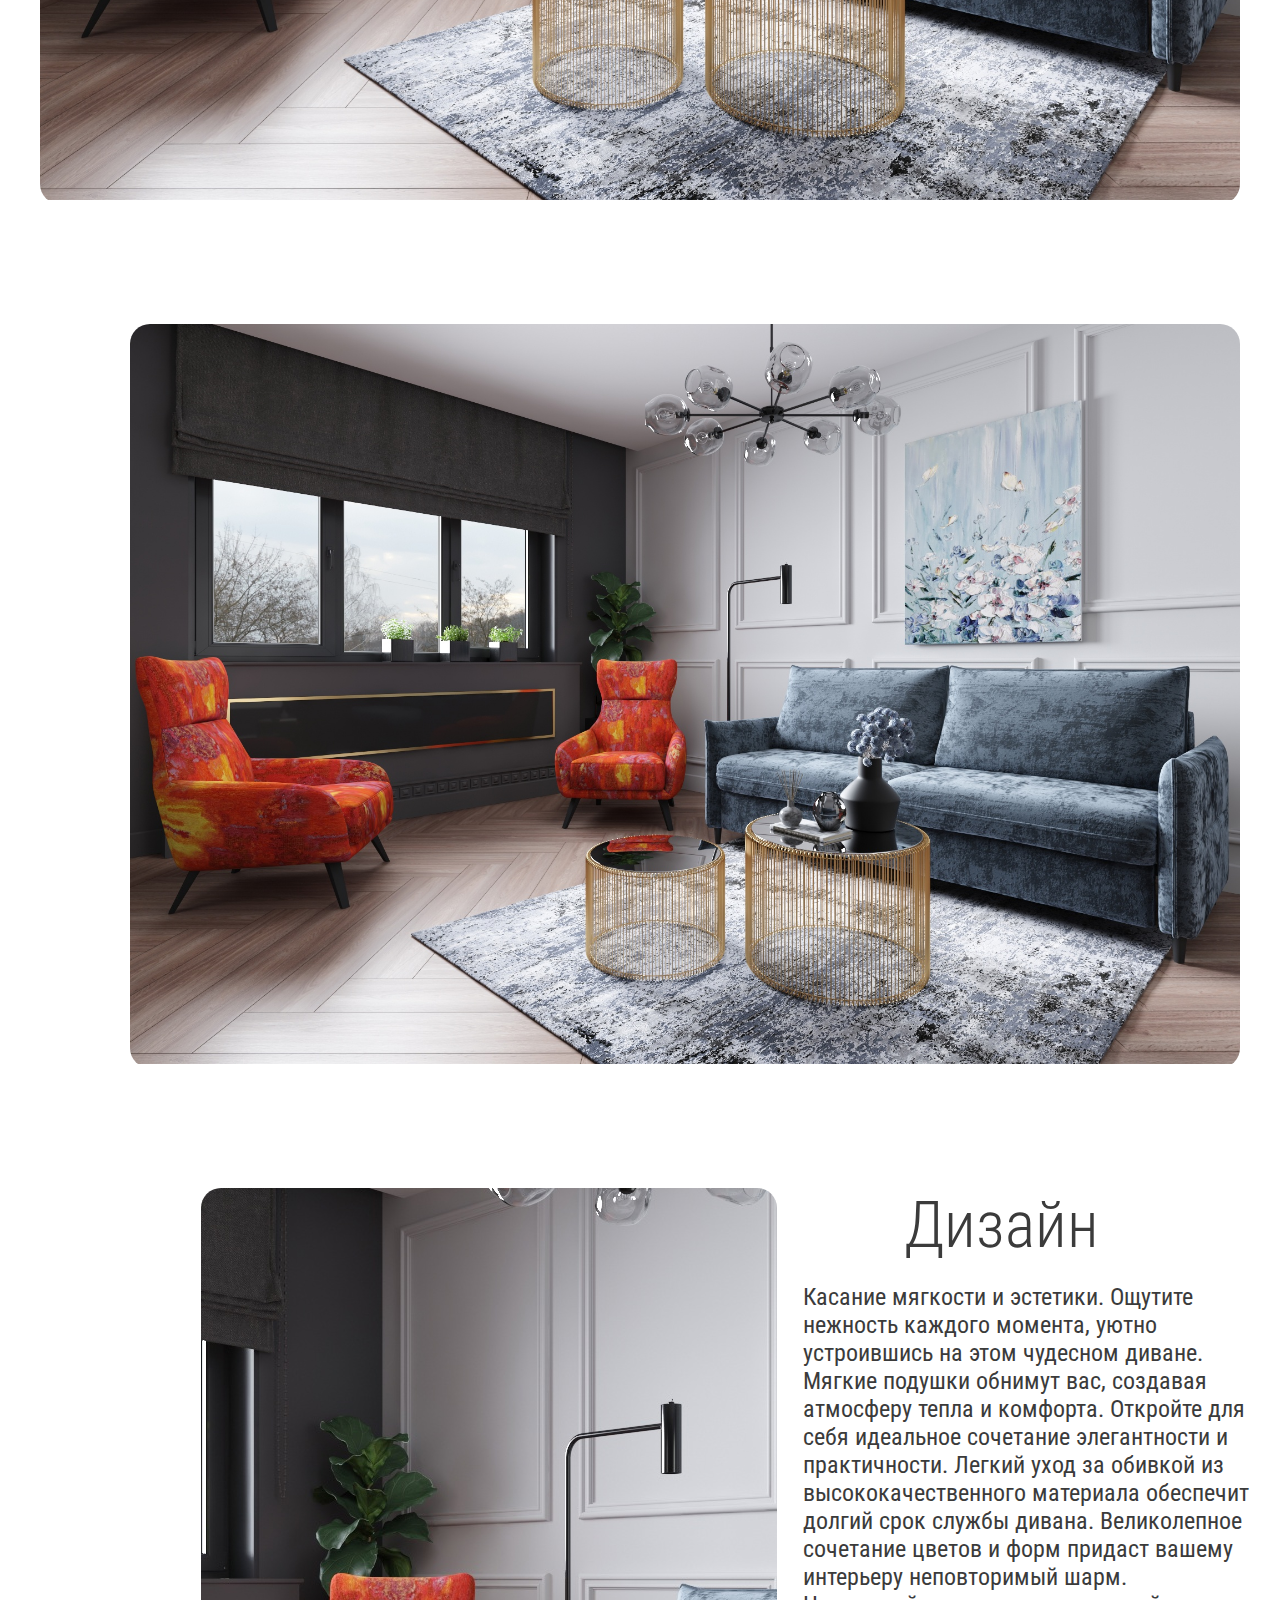
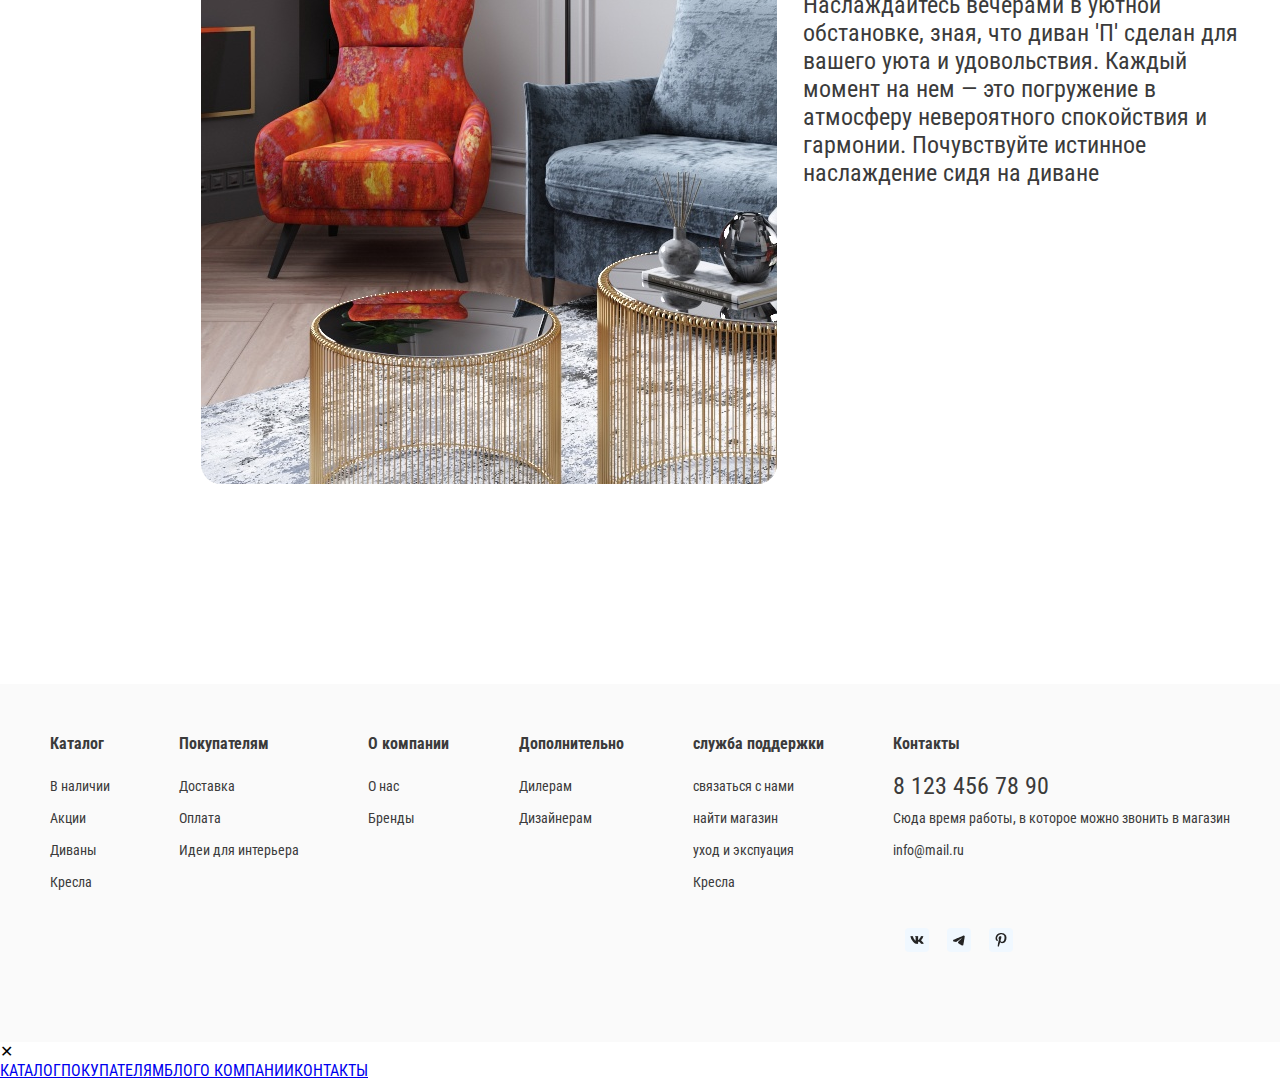
==== commit c61f51ce: "1010" ====
--- a/detail.html
+++ b/detail.html
@@ -84,91 +84,154 @@
                 <a href="back__link"><img src="" alt="">Вернуться в каталог</a>
             </div>
         </section>
-        <section class="detail-page">
+
+        <section class="detail">
             <div class="wrapper">
-                <div class="detail detail__wrapper">
-                    <div id="slider">
-
-                        <div class="detail__slider">
-                            <img src="img/product/p1.jpg" alt="" class="detail__img">
-                        </div>
-                        <div class="detail__slider-list">
-                            <img src="img/product/p1.jpg" alt="" class="detail__list_img">
-                            <img src="img/product/p1.jpg" alt="" class="detail__list_img">
-                            <img src="img/product/p1.jpg" alt="" class="detail__list_img">
-                            <img src="img/product/p1.jpg" alt="" class="detail__list_img">
-                            <img src="img/product/p1.jpg" alt="" class="detail__list_img">
-                        </div>
+                <div class="detail__wrapper">
+
+                    <div class="detail__global-img">
+                        <img src="img/product/p1.jpg" alt="" class="detail__img">
                     </div>
-
-                    <form class="detail__primary-info">
-
-                        <fieldset title="Комфорт | Диван П-образный"> </fieldset>
-                        <h1 class="detail__title">Комфорт</h1>
-                        <h2 class="detail__type">Диван П-образный</h2>
-                        <!-- От вариантов -->
-                        <button class="detail__store">В наличии count вариантов</button>
-                        <span class="detail__decor" title="123">Под заказ</span>
-                        <div class="detail__material">
-                            <h3 class="detail__material-title">Материал обивки</h3>
-                            <div class="detail__material-list" action="#">
-                                <div class="detail__material-item">
-                                    <input type="radio" name="materal" checked>
-                                    <img src="img/mat.png" alt="" class="detail__material-img">
-                                    <p class="detail__material-text">lorem ispum</p>
-                                </div>
-                                <div class="detail__material-item">
-                                    <input type="radio" name="materal" >
-                                    <img src="img/mat.png" alt="" class="detail__material-img">
-                                    <p class="detail__material-text">lorem ispum</p>
-                                </div>
-                                <div class="detail__material-item">
-                                    <input type="radio" name="materal">
-                                    <img src="img/mat.png" alt="" class="detail__material-img">
-                                    <p class="detail__material-text">lorem ispum</p>
-                                </div>
-                                <div class="detail__material-item">
-                                    <input type="radio" name="materal">
-                                    <img src="img/mat.png" alt="" class="detail__material-img">
-                                    <p class="detail__material-text">lorem ispum</p>
-                                </div>
-                            </div>
-                        </div>
-                        <h3 class="detail__price">от 313 000 р</h3>
-                        <span class="detail__price-info">Цена указана в миниманльной стоимости</span>
-                        <button class="detail__button">Купить в 1 клик</button>
-                        <h3 class="detail__manager">Связаться с менеджером</h3>
-                        <div class="detail__manager-list">
-                            <a href="" class="detail__manager-connect"><img src="img/wp.svg" alt="" class="detail__manager-img">Для розничных клиентов и дизайнеров</a>
-                            <a href="" class="detail__manager-connect"><img src="img/wp.svg" alt="" class="detail__manager-img">Для корпоративных клиентов</a>
-                        </div>
-                        <div class="detail__create-list">
-                            <div class="detail__create-item"><span class="detail__create-title">Производитель</span> I'CI</div>
-                            <div class="detail__create-item"><span class="detail__create-title">Гарантия</span> 2 года </div>
-                            <div class="detail__create-item"><span class="detail__create-title">Страна</span> Россия</div>
-                            <div class="detail__create-item"><span class="detail__create-title">Срок поставки</span>от 20  дней</div>
-                        </div>
-                        <p class="detail__desc">Воплощение уюта - наш новый диван в форме 'П'. Это место, где можно расположиться всей семьей, провести время в теплой обстановке, наслаждаясь близостью и уютом в каждом уголке</p>
-                        <div class="detail__size">
-                            <h3 class="detail__size-title">Размер (Д * Ш * В)</h3>
-                            <div class="detail__size-list">
-                                <div class="detail__size-list-item">
-                                    <input type="radio" value="218 СМ × 200 СМ × 200 СМ" name="size" id="size{n}">
-                                    <p  class="detail__size-list-item-title">28 СМ × 200 СМ × 200 СМ</p>
-                                </div>
-                                <div class="detail__size-list-item ">
-                                    <input type="radio" value="218 СМ × 200 СМ × 200 СМ" name="size" id="size{n}">
-                                    <p  class="detail__size-list-item-title">18 СМ × 200 СМ × 200 СМ</p>
-                                </div>
-                                <div class="detail__size-list-item ">
-                                    <input type="radio" value="218 СМ × 200 СМ × 200 СМ" name="size" id="size{n}">
-                                    <p  class="detail__size-list-item-title">218 СМ × 200 СМ × 200 СМ</p>
-                                </div>
-                            </div>
+                   
+                    <form action="$" class="detail__info">
+                        <h1 class="detail__info-title">Комфорт
+                        </h1>
+                        <p class="detail__info-subtitle">Диван П-образный</p>
+                        <p class="detail__info-price">от 313 000 р</p>
+                        <p class="detail__info-price-info">Цена указана в миниманльной стоимости</p>
+    
+                        <div id="variables" class="detail__list-btn">В наличии 10 вариантов</div>
+                        <div class="list" id="variableslist">
+                            <div class="detail__list-item">
+                                <input type="radio" name="id1" value id="">
+                            
+                                <label for="id1">
+                                    <img src="img/product/p1.jpg" alt="">
+                                    <span>lorem lorem</span>
+                                </label>
+                            </div>
+                            <div class="detail__list-item">
+                                <input type="radio" name="" id="">
+                                <label>
+                                    <img src="img/product/p1.jpg" alt="">
+                                    <p>lorem lorem</p>
+                                </label>
+                            </div>
+                            <div class="detail__list-item">
+                                <input type="radio" name="" id="">
+                                <label>
+                                    <img src="img/product/p1.jpg" alt="">
+                                    <p>lorem lorem</p>
+                                </label>
+                            </div>
+                            <div class="detail__list-item">
+                                <input type="radio" name="" id="">
+                                <label>
+                                    <img src="img/product/p1.jpg" alt="">
+                                    <p>lorem lorem</p>
+                                </label>
+                            </div>
+                        </div>
+    
+                        <div id="material" class="detail__list-btn">материал</div>
+                        <div class="list" id="materiallist">
+                            <div class="detail__list-item">
+                                <input type="radio" name="" id="">
+                                <label>
+                                    <img src="" alt="">
+                                    <p>lorem lorem</p>
+                                </label>
+                            </div>
+                            <div class="detail__list-item">
+                                <input type="radio" name="" id="">
+                                <label>
+                                    <img src="" alt="">
+                                    <p>lorem lorem</p>
+                                </label>
+                            </div>
+                            <div class="detail__list-item">
+                                <input type="radio" name="" id="">
+                                <label>
+                                    <img src="" alt="">
+                                    <p>lorem lorem</p>
+                                </label>
+                            </div>
+                            <div class="detail__list-item">
+                                <input type="radio" name="" id="">
+                                <label>
+                                    <img src="" alt="">
+                                    <p>lorem lorem</p>
+                                </label>
+                            </div>
+                        </div>
+    
+                        <div id="size" class="detail__list-btn">220 cm x 220 cm x 190 cm</div>
+                        <div class="list" id="sizelist">
+                            <div class="detail__list-item">
+                                <input type="radio" name="" id="">
+                                <label>
+                                    <img src="" alt="">
+                                    <p>lorem lorem</p>
+                                </label>
+                            </div>
+                            <div class="detail__list-item">
+                                <input type="radio" name="" id="">
+                                <label>
+                                    <img src="" alt="">
+                                    <p>lorem lorem</p>
+                                </label>
+                            </div>
+                            <div class="detail__list-item">
+                                <input type="radio" name="" id="">
+                                <label>
+                                    <img src="" alt="">
+                                    <p>lorem lorem</p>
+                                </label>
+                            </div>
+                            <div class="detail__list-item">
+                                <input type="radio" name="" id="">
+                                <label>
+                                    <img src="" alt="">
+                                    <p>lorem lorem</p>
+                                </label>
+                            </div>
+                        </div>
+                        <button class="detail__btn" type="submit">Купить в 1 клик</button>
+                        <div class="detail__settings">
+                            <div class="detail__settings-item"><span><b>Производитель: &nbsp;</b>I’CI</span></div>
+                            <div class="detail__settings-item"><span><b>Страна: &nbsp;</b>Россия</span></div>
+                            <div class="detail__settings-item"><span><b>Гарантия: &nbsp;</b>2 года</span></div>
+                            <div class="detail__settings-item"><span><b>Срок поставки: &nbsp;</b>от 20 дней</span></div>
                         </div>
                     </form>
                 </div>
-            </div>
+                <div class="detail__features">
+                   <h2 class="detail__feature-title">Характеристики</h2>
+                   <div class="feature-list">
+                             <div class="feature-list__item">
+                                <span class="feature-text">Название</span>
+                                <span class="feature-text">Значение</span>
+                            </div>
+
+                   </div>
+                   <div class="detail__more">
+                    <div class="detail__photo"><img src="img/product/p1.jpg" alt=""></div>
+                    <div class="detail__photo"><img src="img/product/p1.jpg" alt=""></div>
+                    <div class="detail__photo--design">
+                        <div class="detail__photo__img">
+                            <img src="img/product/p1.jpg" alt="">
+                            
+                        </div>
+                        <div class="detail__photo-col">
+                            <h3 class="title detai__photo-title">Дизайн</h3>
+                            <p class="desc">Касание мягкости и эстетики. Ощутите нежность каждого момента, уютно устроившись на этом чудесном диване. Мягкие подушки обнимут вас, создавая атмосферу тепла и комфорта. Откройте для себя идеальное сочетание элегантности и практичности. Легкий уход за обивкой из высококачественного материала обеспечит долгий срок службы дивана. Великолепное сочетание цветов и форм придаст вашему интерьеру неповторимый шарм. Наслаждайтесь вечерами в уютной обстановке, зная, что диван 'П' сделан для вашего уюта и удовольствия. Каждый момент на нем — это погружение в атмосферу невероятного спокойствия и гармонии. Почувствуйте истинное наслаждение сидя на диване</p>
+                        </div>
+                    </div>
+                   </div>
+                </div>
+            </div>
+
+
         </section>
     </main>
 
--- a/style/style.css
+++ b/style/style.css
@@ -1,5 +1,13 @@
 @import url('https://fonts.googleapis.com/css2?family=Roboto+Condensed:wght@300;400;700&display=swap');
-html, body,*,*::after,*::before,*:active, *:hover, *:focus {
+
+html,
+body,
+*,
+*::after,
+*::before,
+*:active,
+*:hover,
+*:focus {
     margin: 0;
     padding: 0;
     box-sizing: border-box;
@@ -12,6 +20,7 @@
 body {
     overflow-x: hidden;
 }
+
 /* Стили для верхней части header */
 
 .header {
@@ -27,31 +36,37 @@
     margin-bottom: 40px;
     background: #F1EEEB;
     overflow: hidden;
-    box-shadow: -200px 0 0 0 #F1EEEB,200px 0 0 0 #F1EEEB;
+    box-shadow: -200px 0 0 0 #F1EEEB, 200px 0 0 0 #F1EEEB;
 }
 
 
 
 .header__phone {
-    margin-right: 10px; /* Расстояние между номером телефона и текстом "Заказать обратный звонок" */
-    color: #3b3b3b; /* Цвет текста "Ваш номер телефона" */
+    margin-right: 10px;
+    /* Расстояние между номером телефона и текстом "Заказать обратный звонок" */
+    color: #3b3b3b;
+    /* Цвет текста "Ваш номер телефона" */
     font-weight: 700;
     margin-right: 2vw;
     text-decoration: none;
-    
-}
+
+}
+
 .header__phone:hover {
-    color: #000000; 
-}
+    color: #000000;
+}
+
 .header__phone-description {
-    color: #3b3b3b; /* Цвет текста "Заказать обратный звонок" */
+    color: #3b3b3b;
+    /* Цвет текста "Заказать обратный звонок" */
     font-weight: 400;
     text-transform: uppercase;
 }
 
 .header__salons-link {
     font-weight: 400;
-    color: #3b3b3b; /* Цвет текста "Салоны" */
+    color: #3b3b3b;
+    /* Цвет текста "Салоны" */
     text-decoration: none;
     margin-right: 5vw;
 }
@@ -85,46 +100,59 @@
     display: flex;
     justify-content: space-between;
     align-items: center;
-    color: #3b3b3b; /* Цвет текста в нижней части */
+    color: #3b3b3b;
+    /* Цвет текста в нижней части */
     font-weight: 16px;
     font-weight: 400;
 }
 
 
-.header__logo{
-   height: 35px;
-}
+.header__logo {
+    height: 35px;
+}
+
 .header__nav {
-    flex-grow: 1; /* Занимаем все доступное пространство внутри header */
-    text-align: center; /* Выравниваем текст по центру */
+    flex-grow: 1;
+    /* Занимаем все доступное пространство внутри header */
+    text-align: center;
+    /* Выравниваем текст по центру */
 }
 
 .header__nav-list {
     list-style: none;
     padding: 0;
     margin: 0;
-    display: inline-flex; /* Используем inline-flex для размещения пунктов меню в одну линию */
-    justify-content: center; /* Центрируем пункты меню по горизонтали */
-    align-items: center; /* Центрируем пункты меню по вертикали */
-}
-
-.header__nav-item:first-child { /* Расстояние между элементами меню */
+    display: inline-flex;
+    /* Используем inline-flex для размещения пунктов меню в одну линию */
+    justify-content: center;
+    /* Центрируем пункты меню по горизонтали */
+    align-items: center;
+    /* Центрируем пункты меню по вертикали */
+}
+
+.header__nav-item:first-child {
+    /* Расстояние между элементами меню */
     margin-left: 0px;
 }
-.header__nav-item { /* Расстояние между элементами меню */
+
+.header__nav-item {
+    /* Расстояние между элементами меню */
     margin-left: 3vw;
 }
 
 .header__nav-link {
     text-transform: uppercase;
-    color: inherit; /* Наследование цвета текста */
-    text-decoration: none; /* Убираем подчеркивание ссылок */
+    color: inherit;
+    /* Наследование цвета текста */
+    text-decoration: none;
+    /* Убираем подчеркивание ссылок */
     transition: 0.2s;
 }
 
 .header__nav-link:hover {
     color: #000000;
 }
+
 .header__nav-item {
     position: relative;
 }
@@ -142,8 +170,9 @@
     height: 250px;
     background-color: #ffffff;
 
- 
-}
+
+}
+
 .submenu::after {
     content: '';
     position: absolute;
@@ -154,6 +183,7 @@
     z-index: -200;
 
 }
+
 .submenu::before {
     content: '';
     position: absolute;
@@ -164,13 +194,16 @@
     background: #ffffff;
     z-index: -200;
 }
+
 .header__nav-item:hover .submenu {
     display: flex;
 }
+
 .submenu-item__img {
     width: 10vw;
     height: 7vw;
 }
+
 .submenu-item {
     display: flex;
     flex-direction: column;
@@ -180,17 +213,23 @@
     color: #3b3b3bb9;
     font-size: 18px;
     text-decoration: none;
-    padding: 20px ;
-    
-}
+    padding: 20px;
+
+}
+
 .submenu-item:hover {
     background-color: #e2e2e2
 }
+
 .wrapper {
-    max-width: 1720px; /* Максимальная ширина общей обертки */
-    margin: 0 auto; /* Центрирование содержимого */
+    max-width: 1720px;
+    /* Максимальная ширина общей обертки */
+    margin: 0 auto;
+    /* Центрирование содержимого */
     padding: 0 40px;
-}
+    /* background: #72727248; */
+}
+
 .video-section {
     max-height: 880px;
     overflow: hidden;
@@ -198,6 +237,7 @@
     margin-bottom: 30px;
     padding-bottom: 90px;
 }
+
 .video-section::after {
     content: '';
     position: absolute;
@@ -207,6 +247,7 @@
     height: 100%;
     z-index: 200;
 }
+
 .video-wrapper {
     position: relative;
     width: 100%;
@@ -214,13 +255,15 @@
     display: flex;
     justify-content: center;
     align-items: center;
-/* Черный фон, чтобы скрыть пустые области */
-}
+    /* Черный фон, чтобы скрыть пустые области */
+}
+
 .video-wrapper video {
     width: 100%;
     height: 100%;
     object-fit: cover;
 }
+
 .video-placeholder {
     width: 100%;
     max-height: 84vh;
@@ -228,6 +271,7 @@
     object-fit: cover;
     position: absolute;
 }
+
 .video-logo {
     position: absolute;
     top: 50%;
@@ -235,6 +279,7 @@
     transform: translate(-50%, -50%);
     width: 35vw;
 }
+
 #myVideo {
     border-radius: 16px;
     max-height: 84vh;
@@ -243,43 +288,50 @@
 .z50 {
     z-index: 50;
 }
+
 .z100 {
     z-index: 100;
 }
+
 .title {
     color: #3B3B3B;
     font-weight: 300;
     text-align: center;
     margin: 0 auto;
 }
+
 .title--section {
     font-size: 64px;
     max-width: 770px;
     margin-bottom: 65px;
 }
+
 .product {
     padding-bottom: 90px;
     margin-bottom: 30px;
 }
+
 .desc {
     font-size: 24px;
     font-weight: 400;
     color: #3b3b3b;
 }
-.desc--section{
+
+.desc--section {
     text-align: center;
-    max-width:  990px;
+    max-width: 990px;
     margin: 0 auto;
     color: #3b3b3b;
 }
 
 .product__wrapper {
     display: grid;
-    grid-template-rows: repeat(1, minmax(220px, 360px) ,minmax(300px, 490px));
+    grid-template-rows: repeat(1, minmax(220px, 360px), minmax(300px, 490px));
     grid-template-columns: repeat(6, 1fr);
     gap: 2vw;
 }
-.card-product{
+
+.card-product {
     position: relative;
     grid-column: span 2;
     width: 100%;
@@ -287,10 +339,13 @@
     border-radius: 20px;
     overflow: hidden;
 }
+
 .card-product:hover {
     transform: scale(1.005);
 }
-.card-product:nth-child(5n+4),.card-product:nth-child(5n+5){
+
+.card-product:nth-child(5n+4),
+.card-product:nth-child(5n+5) {
     grid-column: span 3;
 }
 
@@ -303,27 +358,33 @@
     position: absolute;
     z-index: 20;
 }
+
 .product__img {
     width: 100%;
     height: 100%;
 }
-.advantage{
+
+.advantage {
     padding-bottom: 120px;
 }
+
 .advantage__wrapper {
     padding-top: 120px;
     display: flex;
     flex-direction: column;
 }
+
 .advantage-item {
     display: flex;
     justify-content: space-between;
     width: 100%;
 
 }
-.advantage-item:nth-child(2n+2){
+
+.advantage-item:nth-child(2n+2) {
     flex-direction: row-reverse;
-} 
+}
+
 .subtitle {
     font-size: 48px;
     font-weight: 400;
@@ -331,11 +392,13 @@
     text-align: center;
     display: block;
 }
+
 .advantage-item__subtitle {
     margin-bottom: 40px;
 }
+
 .advantage-item__img {
-    width: 56.35vw;
+
     max-width: 1083px;
     max-height: 740px;
     height: 38.5vw;
@@ -361,15 +424,18 @@
     justify-content: space-between;
     flex-wrap: wrap;
 }
+
 .footer__col {
     display: flex;
     flex-direction: column;
     padding: 0 10px;
 }
+
 .footer {
     padding: 50px 0 90px;
     background: #FAFAFA;
 }
+
 .footer__title {
     font-size: 16px;
     font-weight: 700;
@@ -385,15 +451,17 @@
     color: #3b3b3b;
     margin-bottom: 14px;
 }
+
 .footer__link--phone {
     font-size: 24px;
-    
-}
+
+}
+
 .footer__link:hover {
     text-decoration: underline;
 }
 
-.footer__social { 
+.footer__social {
     margin-top: 55px;
     max-width: 120px;
 }
@@ -404,26 +472,33 @@
         margin-bottom: 35px;
         max-width: 670px;
     }
+
     .video-section {
         padding-bottom: 20px;
         margin-bottom: 20px;
     }
+
     .desc {
         font-size: 18px;
     }
+
     .desc--section {
         max-width: 700px;
     }
+
     .advantage__wrapper {
         padding-top: 60px;
     }
+
     .advantage-item__title {
         font-size: 48px;
     }
+
     .advantage-item__subtitle {
         font-size: 28px;
         margin-bottom: 10px;
     }
+
     .advantage-item__desc {
         max-width: 250px;
     }
@@ -452,7 +527,9 @@
 }
 
 @media screen and (max-width:768px) {
-    .advantage-item, .advantage-item:nth-child(2n+2) {
+
+    .advantage-item,
+    .advantage-item:nth-child(2n+2) {
         flex-direction: column-reverse;
         align-items: center;
         justify-content: center;
@@ -463,71 +540,87 @@
         display: flex;
         flex-direction: column;
     }
+
     .card-product {
         width: 100%;
         height: 50vw;
     }
+
     .advantage-item__desc {
         max-width: 90%;
-        margin: 0   auto;
+        margin: 0 auto;
         margin-bottom: 20px;
     }
+
     .advantage-item__img {
         max-width: 100vw;
         width: 100%;
         height: 50vw;
     }
+
     .footer__col {
         width: 50%;
         margin-bottom: 20px;
     }
+
     .header {
         padding-top: 30px;
     }
+
     .header__nav {
         display: none;
     }
-    .header__top{
+
+    .header__top {
         display: none;
     }
+
     .wrapper {
         padding: 0 10px;
     }
+
     .header__bottom {
         display: flex;
         align-items: center;
     }
-    .logo{
+
+    .logo {
         display: flex;
         align-items: center;
         justify-content: center;
     }
+
     .burger {
         display: block;
     }
+
     .burger.disabled {
         opacity: 0.2;
     }
+
     .burger-menu {
         position: fixed;
-   
+
         width: 100%;
         height: 100%;
         top: 0;
         right: -100%;
         transition: 1s, background-color 10s;
-       
+
         z-index: 1500;
     }
+
     .burger-menu.active {
         background: #3b3b3bb9;
         right: 0;
     }
+
     .burger-menu.disabled {
-        transition: 1s,background-color 0s;
+        transition: 1s, background-color 0s;
         background: 0;
         right: -100%;
     }
+
     .nav-burger {
         position: absolute;
         top: 0;
@@ -541,12 +634,15 @@
         background-color: rgba(240, 248, 255, 0.911);
         z-index: 1000;
     }
-    .nav-burger.active{
+
+    .nav-burger.active {
         width: 50%;
     }
-    .nav-burger.disabled{
+
+    .nav-burger.disabled {
         width: 0%;
     }
+
     .burger-link {
         transition: 1s;
         width: 100%;
@@ -555,10 +651,10 @@
         text-decoration: none;
         color: #3b3b3b;
         padding: 15px 0;
-        border-bottom:1px solid #3B3B3B;
+        border-bottom: 1px solid #3B3B3B;
         outline: none;
     }
-    
+
     .close {
         position: absolute;
         top: 20px;
@@ -570,6 +666,7 @@
         color: #3B3B3B;
         font-weight: 400;
     }
+
     .submenu {
         position: static;
         display: grid;
@@ -577,18 +674,23 @@
         width: 100%;
         background: transparent;
     }
+
     .submenu-item__img {
         width: 10vw;
         height: auto;
     }
-    .submenu::after, .submenu::before {display: none;}
+
+    .submenu::after,
+    .submenu::before {
+        display: none;
+    }
 }
 
 @media screen and (max-width: 425px) {
-    .nav-burger.active{
+    .nav-burger.active {
         width: 100%;
     }
-    
+
 }
 
 .filter-pop {
@@ -607,6 +709,7 @@
     color: #3b3b3b;
     margin-right: 15px;
 }
+
 .filter-text:hover {
     color: #000000;
     text-decoration: underline;
@@ -625,7 +728,7 @@
     right: -100%;
     width: 30%;
     height: 100vh;
-    background-color:rgba(240, 248, 255, 0.911) ;
+    background-color: rgba(240, 248, 255, 0.911);
     z-index: 1000;
     /* display: flex; */
     flex-direction: column;
@@ -633,21 +736,25 @@
     transition: .3s;
     padding: 50px 20px;
 }
+
 .filter-popup.active {
     width: 20%;
     right: 0;
 
 
 }
+
 .filter-popup.disabled {
     width: 0;
 
     right: -100%;
 }
+
 .filter-list {
     width: 100%;
     height: 100%;
 }
+
 .closeFilter {
     position: absolute;
     top: 30px;
@@ -662,373 +769,427 @@
 
 /* Страница товара */
 
-#slider {
+
+.detail__wrapper {
+    margin-bottom: 120px;
+    display: flex;
+    justify-content: space-between;
+}
+
+.detail__global-img {
+    width: 100%;
+    height: 100%;
+    max-width: 1222px;
+    max-height: 705px;
+    display: flex;
+    align-items: center;
+    justify-content: center;
+    overflow: hidden;
+    border-radius: 20px;
     margin-right: 1vw;
 }
 
-.detail__wrapper {
-    width: 100%;
-    height: 100%;
-    
-    display: flex;
-    
-}
-.detail__slider {
-    margin-right: 0.4vw;
-    width: 56.146vw;
-    max-height: 640px;
-    overflow: hidden;
-    margin-bottom: 0.62vw;
-    border-radius: 10px;
-    max-width: 1078px;
-}
-
 .detail__img {
     width: 100%;
-    max-width: 1078px;
+    height: 100%;
     object-fit: cover;
-    border-radius: 10px;
-}
-.detail__list_img {
-    width: 13vw;
-    max-width: 239px;
-    max-height: 180px;
-    object-fit: cover;
-    border-radius: 10px;
-    margin-right: 0.56vw;
-}
-.detail__slider-list {
-    max-width: 1078px;
-    width: 56.146vw;
-    overflow: hidden;
-    max-height: 180px;
-    display: flex;
-    justify-content: space-between;
-}
-.test-red {
-    height: 100vh;
-    width: 100%;
-    background: rgba(255, 0, 0, 0.281);
-}
-
-
-.detail__title {
-    color: #3b3b3b;
+}
+
+
+
+.detail__info {
+    display: flex;
+    flex-direction: column;
+    align-items: flex-start;
+    width: 100%;
+    max-width: 380px;
+
+}
+
+.detail__info-title {
     font-size: 40px;
+    font-weight: 300;
+    color: #3b3b3b;
+    margin-bottom: 3px;
+}
+
+.detail__info-subtitle {
+    font-size: 20px;
+    color: #3b3b3b;
     font-weight: 400;
-    max-width: 516px;
-}
-.detail__primary-info {
-    width: 100%;
-    width: 516px;
-}
-
-
-.detail__decor, .detail__type {
-    font-size: 20px;
+}
+
+.detail__info-price {
+    font-size: 24px;
+    color: #3b3b3b;
+    font-weight: 600;
+    margin-bottom: 5px;
+}
+
+.detail__info-price-info {
+    font-size: 14px;
+    color: #aaa;
     font-weight: 400;
-    color: #3b3b3b;
-    margin-bottom: 15px;
-}
-
-fieldset {
-    position: absolute;
-    opacity: 0;
-    overflow: hidden;
-}
-
-.detail__store {
+    margin-bottom: 10px;
+}
+
+.detail__list-btn {
+    background: #ebeaea;
+    width: 100%;
+    height: 45px;
+    text-align-last: left;
+    padding: 14px 12px;
+    margin-bottom: 10px;
+    border: 1px solid #ebeaea;
+    cursor: pointer;
+    border-radius: 4px;
     position: relative;
-    display: block;
-    background: #f9f9f9;
-    color: #242424;
-    border: none;
-    font-weight: 400;
-    width: 254px;
-    font-size: 16px;
-    padding-left: 0;
-    cursor: pointer;
-    height: 70px;
-    margin-bottom: 10px;
-}
-
-.detail__store:hover {
-    background-color: #dddddd ;
-}
-
-.detail__store::after {
+}
+
+.detail__list-btn:hover {
+    border: 1px solid #3B3B3B;
+}
+
+.detail__list-btn::after {
     content: '';
     position: absolute;
-    transform: rotate(-45deg);
-    top: 30px;
-    right: 16px;
+    top: 15px;
+    right: 15px;
     width: 10px;
     height: 10px;
-    border-right: 2px solid #242424;
-    border-bottom: 2px solid #242424;
-}
-
-.detail__decor {
-    display: block;
+    border-top: 1px solid #3B3B3B;
+    border-right: 1px solid #3B3B3B;
+    transform: rotate(45deg);
+}
+
+
+.detail__btn {
+    width: 100%;
+    height: 50px;
+    border: 1px solid #3B3B3B;
+    background-color: #fff;
+    color: #3b3b3b;
+    border-radius: 4px;
+    margin-bottom: 15px;
+}
+
+.detail__btn:hover {
+
+    background-color: #3B3B3B;
+    color: #fff;
+}
+
+.detail__settings {
+    width: 100%;
+    display: flex;
+    flex-wrap: wrap;
+    justify-content: space-between;
+}
+
+.detail__settings-item {
+    width: 50%;
+    display: flex;
+    align-items: center;
+    padding: 5px 0;
+    font-size: 16px;
+    color: #3B3B3B;
+}
+
+.detail__settings-item b {
+    font-weight: 600;
+    margin-bottom: 3px;
+}
+
+@media screen and (max-width: 1024px) {
+    .detail__info {
+        max-width: 220px;
+    }
+
+    .detail__info-title {
+        font-size: 32px;
+    }
+
+    .detail__info-subtitle {
+        font-size: 16px;
+    }
+
+    .detail__info-price {
+        font-size: 18px;
+    }
+
+}
+
+@media screen and (max-width: 768px) {
+    .detail__wrapper {
+        flex-direction: column;
+    }
+
+    .detail__global-img {
+        margin-bottom: 20px;
+    }
+
+    .detail__info {
+        max-width: 100%;
+    }
+
+    .detail__info-title {
+        font-size: 40px;
+    }
+
+    .detail__info-price {
+        font-size: 28px;
+    }
+
+}
+
+.list {
+    display: none;
+    position: absolute;
+    z-index: 100;
+    top: 0;
+    right: 0;
+    width: 100%;
+    max-width: 500px;
+    min-height: 100vh;
+    padding: 100px 30px 0;
+    background: #ffffff;
+
+}
+
+.list.active {
+    display: grid;
+    grid-template-columns: repeat(2, 1fr);
+    grid-auto-rows: 150px;
+    gap: 30px;
+
+}
+
+
+.detail__list-item {
+    margin: 5px;
+    display: flex;
+    width: 100%;
+    position: relative;
+    height: 100%;
+    border-radius: 4px;
+    cursor: pointer;
+    z-index: 10000;
+}
+
+.detail__list-item:hover {
+    transform: scale(1.01);
+    cursor: pointer;
+}
+
+.detail__list-item input {
+    display: none;
+
+}
+
+.detail__list-item label {
+    width: 100%;
+    height: 100%;
+
+}
+
+.detail__list-item img {
+    object-fit: cover;
+    width: 100%;
+    height: 100%;
+    cursor: pointer;
+}
+
+.detail__list-item span {
+    font-size: 14px;
+}
+
+.list-btn-close {
+    position: absolute;
+    top: 30px;
+    right: 30px;
+    width: 30px;
+    height: 30px;
+    font-size: 30px;
+    cursor: pointer;
+    color: #3b3b3b;
+    font-weight: 300;
+}
+
+.list-btn-close:hover {
+    color: #525252;
+
+}
+
+@media screen and (max-width:520px) {
+    .list.active {
+        grid-auto-rows: 150px;
+        grid-template-columns: 1fr;
+    }
+
+}
+
+.detail__feature-title {
+
+    font-size: 16px;
+    color: #414141;
+    font-weight: 400;
+}
+
+.feature-list {
+    display: grid;
+    width: 100%;
+    grid-template-columns: repeat(12, 1fr);
+    column-gap: 40px;
+    margin-bottom: 120px;
+}
+
+.feature-list__item {
+    position: relative;
+    overflow: hidden;
+    grid-column: span 4;
+    display: flex;
+    width: 100%;
+    justify-content: space-between;
+    margin-top: 15px;
+
+}
+
+.feature-text {
+    background: #ffffff;
+}
+
+.feature-list__item::after {
+    content: '..........................................................................................................................';
+    position: absolute;
+    left: 0;
+    z-index: -10;
+    bottom: 1%;
+}
+
+.detail__photo {
+
+    height: 100%;
+    max-width: 1355px;
+    max-height: 850px;
+    overflow: hidden;
+    border-radius: 20px;
+    margin-bottom: 120px;
+    
+}
+.detail__more {
+    padding-bottom: 200px;
+}
+
+.detail__photo img {
+    width: 100%;
+}
+
+.detail__photo:nth-child(2) {
+    margin-left: 7vw;
+}
+
+.detail__photo--design {
+    display: flex;
+
+
+    height: 100%;
+    max-width: 1386px;
+    margin-left: 12.6vw;
+    max-height: 1055px;
+}
+
+.detail__photo__img {
+    display: flex;
+    align-items: center;
+    justify-content: center;
+    background: #000;
+    overflow: hidden;
+    border-radius: 20px;
+    width: 100%;
+
+    max-width: 45vw;
+    max-height: 70vw;
+    object-fit: cover;
+}
+
+.detail__photo-col {
+    max-width: 35vw;
+}
+.detail__photo-col p {
+    width: 100%;
+    margin-left: 2vw;
+}
+.detai__photo-title {
+    font-size: 64px;
+    font-weight: 300;
+
+    margin-bottom: 20px;
+}
+
+@media screen and (max-width:759px) {
+    .detail__photo {
+        margin-bottom: 40px;
+    }
+    .detail__photo:nth-child(2){
+        margin-left: 0;
+    }
+    .detail__photo--design {
+        margin-left: 0;
+        flex-direction: column-reverse;
+
+    }
+    .detail__photo__img {
+        max-width: 100%;
+    }
+    .detail__photo-col {
+        max-width: 100%;
+        margin-bottom: 20px;
+    }
+    .detai__photo-title {
+        font-size: 32px;
+    }
+}
+.problem__title {
+    margin-bottom: 20px;
+}
+.problem-item__title {
+    font-size: 38px;
+    font-weight: 300;
+    margin: 0;
     position: relative;
     cursor: pointer;
-    margin-bottom: 18px;
-}
-
-.detail__decor::after {
-    content: '?';
-    position: absolute;
-    top: 4px;
-    left: 90px;
-    width: 16px;
-    height: 16px;
-    padding-top: 1px;
-    border-radius: 100%;
-    background: #242424;
-    display: flex;
-    align-items: center;
-    justify-content: center;
-    color: #fff;
-    font-size: 12px;
-}
-
-.detail__material-title {
-    font-size: 20px;
-    color: #242424;
-    font-weight: 400;
-    margin-bottom: 22px;
-}
-
-.detail__material-list {
-    display: flex;
-    margin-bottom: 55px;
-}
-.detail__material-img {
-    width: 24px;
-    height: 24px;
-    border-radius: 100%;
-}
-.detail__material-item {
-    width: 24px;
-    height: 24px;
-    position: relative;
-    margin-right: 0.2vw;
-}
-.detail__material-item input{
-    position: absolute;
-    width: 100%;
-    height: 100%;
-    top: 0;
-    left: 0;
-    opacity: 0;
-    z-index: 10;
-}
-
-.detail__material-item input:checked ~ .detail__material-img{
-    border: 3px solid #cac1c1;
-}
-
-.detail__material-item input:checked ~ .detail__material-text{
+}
+.problem-item__title::after {
+    cursor: pointer;
+    content: '';
     display: block;
-    border: 3px solid #cac1c1;
-}
-.detail__material-text {
-    white-space: nowrap;
-    text-transform: uppercase;
-    font-size: 14px;
-    position: absolute;
-    bottom: -40px;
-    left: 0;
-    border-radius: 4px;
-    font-weight: 400;
-    display: none;
-    padding: 4px 14px;
-}
-
-.detail__price {
-    font-size: 32px;
-    color: #3b3b3b;
-    
-}
-
-.detail__price-info {
-    display: block;
-    font-size: 12px;
-    color: #aaa;
-    margin-bottom: 20px;
-}
-
-.detail__button {
-    width: 100%;
-    max-width: 220px;
-    color: #3B3B3B;
-    border: 1px solid #3B3B3B;
-    font-size: 16px;
-    background: transparent;
+    width: 12px;
+    height: 12px;
+    position: absolute;
+    top: 17px;
+    left: -25px;
+    transform: rotate(45deg);    
+    border-right: 1px solid #2c2c2c;
+    border-bottom: 1px solid #2c2c2c;
+}
+.problem-item.active  .problem-item__title::after {
+    transform: rotate(-135deg);
+}
+.problem-item {
+    width: 100%;
+    padding: 1px 40px 5px;
+    border-top: 1px solid #6d6d6d;
+    border-bottom: 1px solid #6d6d6d;
+    overflow: hidden;
     height: 50px;
-    border-radius: 4px;
-    cursor: pointer;
-    margin-bottom: 16px;
-}
-
-.detail__button:hover {
-    background: #3B3B3B;
-    color: #fff;
-    border: none;
-}
-
-.detail__manager {
-    font-size: 16px;
-    color: #3B3B3B;
-    line-height: 21px;
-    margin-bottom: 18px;
-}
-.detail__manager-list {
-    display: flex;
-    width: 100%;
-    padding-bottom: 18px;
-    border-bottom: 1px solid #f1f1f1;
-    margin-bottom: 18px;
-}
-
-.detail__manager-connect {
-    display: flex;
-    align-items: center;
-    margin-right: 0.8vw;
-    font-size: 12px;
-    line-height: 21px;
-    color: #3b3b3b;
-    font-weight: 400;
-    text-decoration: none;
-}
-.detail__manager-img {
-    margin-right: 8px;
-    width: 32px;
-    height: 32px;
-    background: #28d146;
-    border: 5px solid #28d146;
-    border-radius: 4px;
-}
-
-.detail__create-list {
-    display: flex;
-    width: 100%;
-    justify-content: space-between;
-    flex-wrap: wrap;
-    margin-bottom: 10px;
-}
-.detail__create-title {
-    color: #3B3B3B;
-    font-size: 16px;
-    font-weight: 600;
-}
-.detail__create-item {
-    margin-bottom: 10px;
-    width: 50%;
-}
-
-.detail__desc {
-    color: #3B3B3B;
-    line-height: 21px;
+}
+.problem-item.active {
+    height: auto;
     padding-bottom: 20px;
-    margin-bottom: 20px;
-    border-bottom: 1px solid #f1f1f1;
-}
-.detail__size {
-    position: relative;
-    height: 80px;
-    z-index: 100;
-}
-.detail__size-list {
-    width: 206px;
-    display: flex;
-    flex-direction: column;
-    height: 30px;
-    cursor: pointer;
-    overflow: hidden;
-    position: absolute;
-    box-shadow: 0 2px 4px 0px rgba(0, 0, 0, 0.082);
-}
-
-.detail__size-list::after {
-    content: '';
-    position: absolute;
-    top: 8px;
-    right: 5px;
-    width: 8px;
-    height: 8px;
-    border-right: 2px solid #242424 ;
-    border-bottom: 2px solid #242424;
-    transform: rotate(45deg);
-    
-}
-.detail__size-list::before {
-    content: '';
-    position: absolute;
-    top: 0;
-    left: 0;
-    height: 30px;
-    width: 100%;
-    z-index: 1000;
-
-}
-.detail__size-list.active {
-    height: auto;
-}
-.detail__size-list.disabled {
-    height: 30px;
-}
-.detail__size-list:hover.detail__size-list::after {
-    content: '';
-    position: absolute;
-    top: 13px;
-    right: 5px;
-    width: 8px;
-    height: 8px;
-    border-right: 2px solid #242424 ;
-    border-bottom: 2px solid #242424;
-    transform: rotate(-135deg);
-    
-}
-@keyframes size {
-    0% {
-        height: auto;
-    }
-    100% {
-        height: 30px;
-    }
-}
-/* .detail__size-list:active {
-    animation-name: size;
-    animation-duration: 0.1s;
-} */
-.detail__size-list-item {
-    position: relative;
-    width: 100%;
-    cursor: pointer;
-    order: 1;
-    height: 30px;
-    padding: 7px 14px;
-}
-.detail__size-list-item:hover {
-    cursor: pointer;
-    background: #c7c7c7;
-}
-.detail__size-list-item input {
-    opacity: 0;
-    position: absolute;
-    top: 0;
-    left: 0;
-    width: 100%;
-    height: 100%;
-}
-.detail__size-title {
-    font-size: 16px;
-    font-weight: 400;
-    color: #414141;
-    margin-bottom: 18px;
-}
-
-.detail__size-list-item.active {
-    order: 0;
+    border-top: 1px solid #6d6d6d;
+    border-bottom: 1px solid #6d6d6d;
+}
+
+.problem {
+    padding: 30px 0;
 }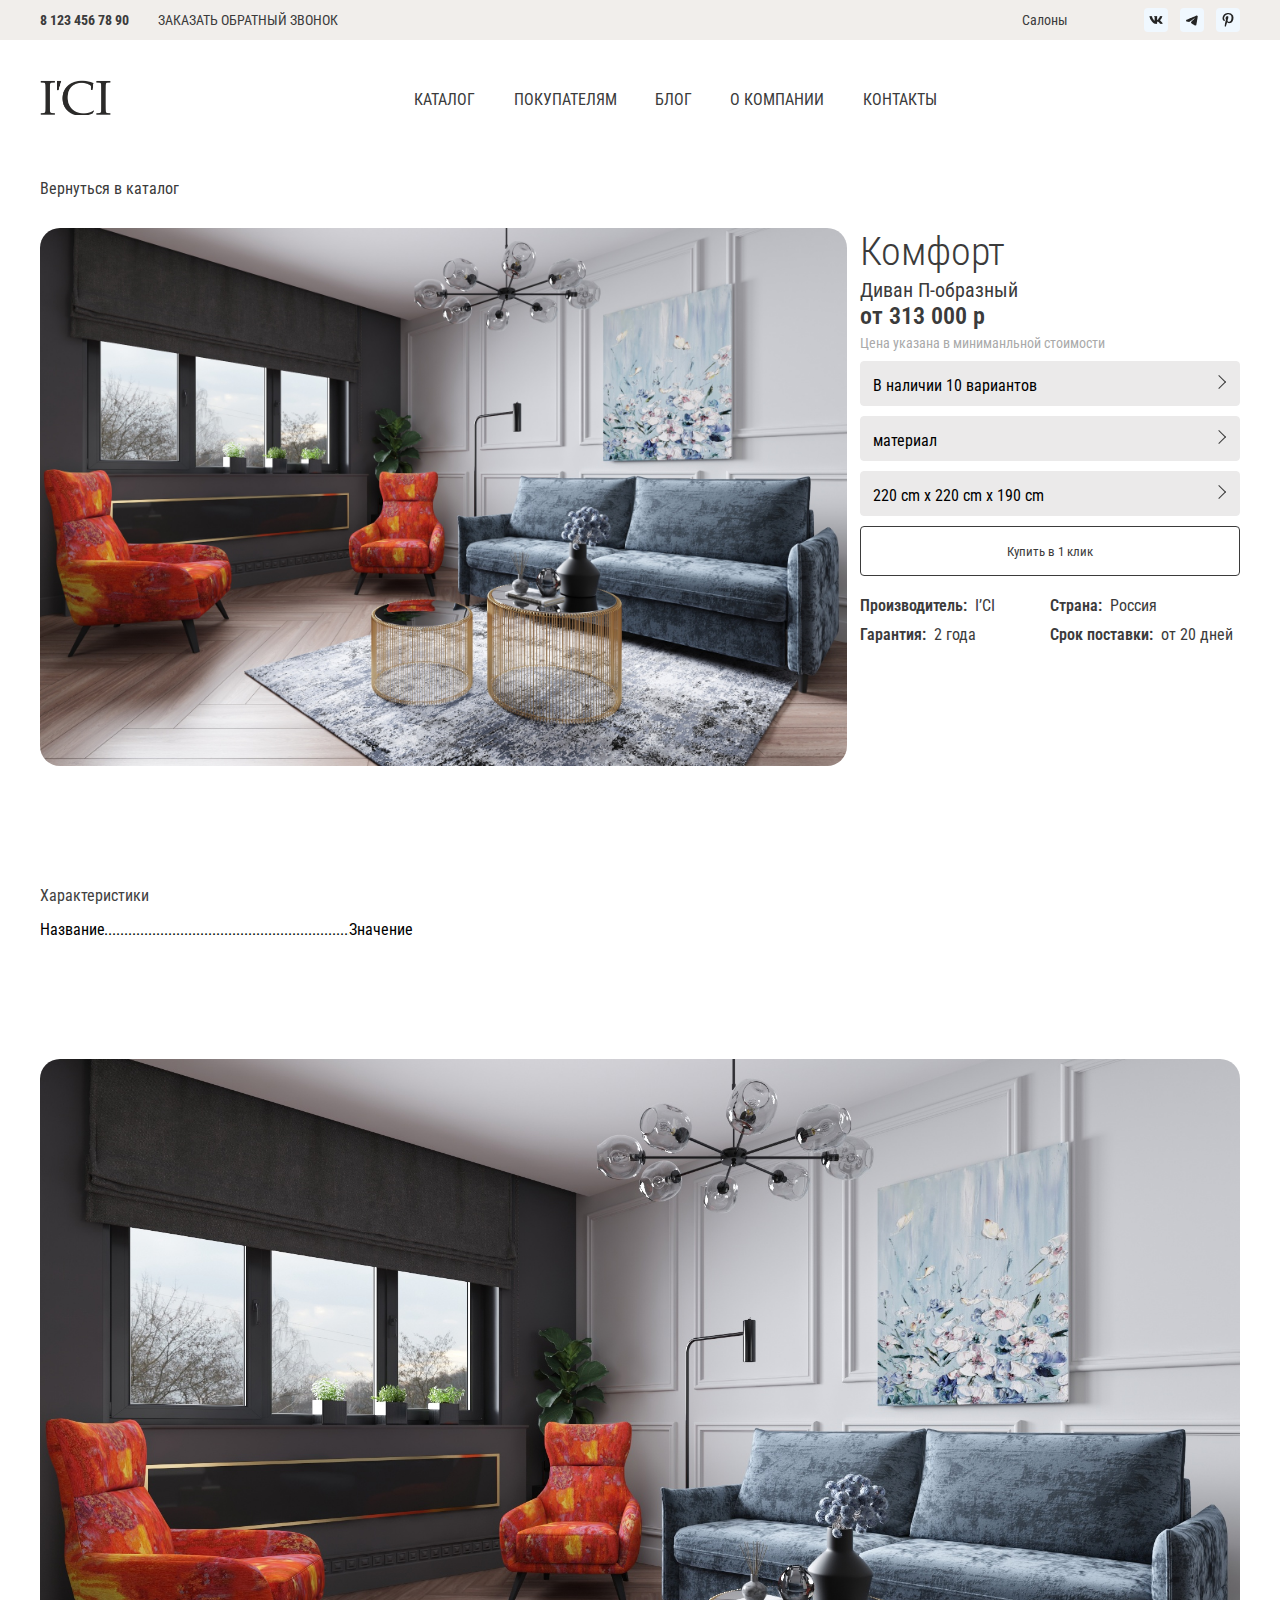
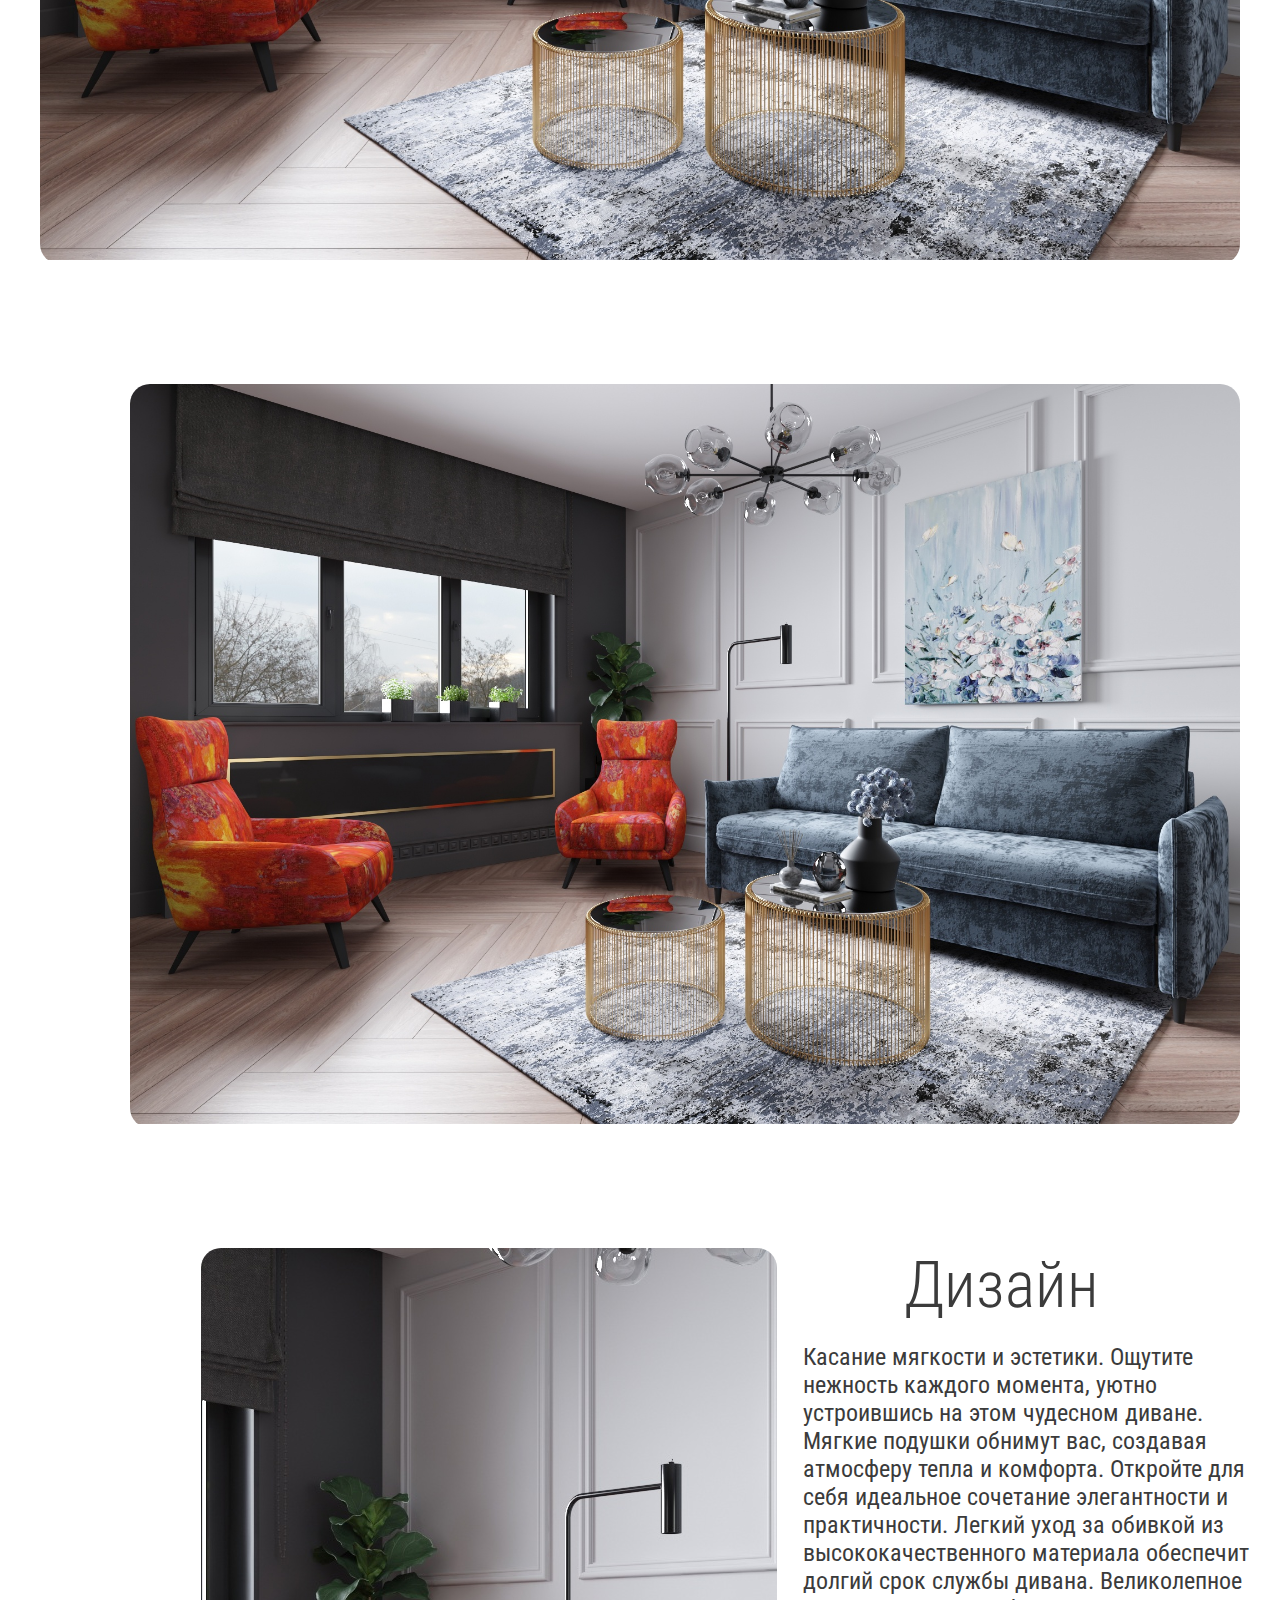
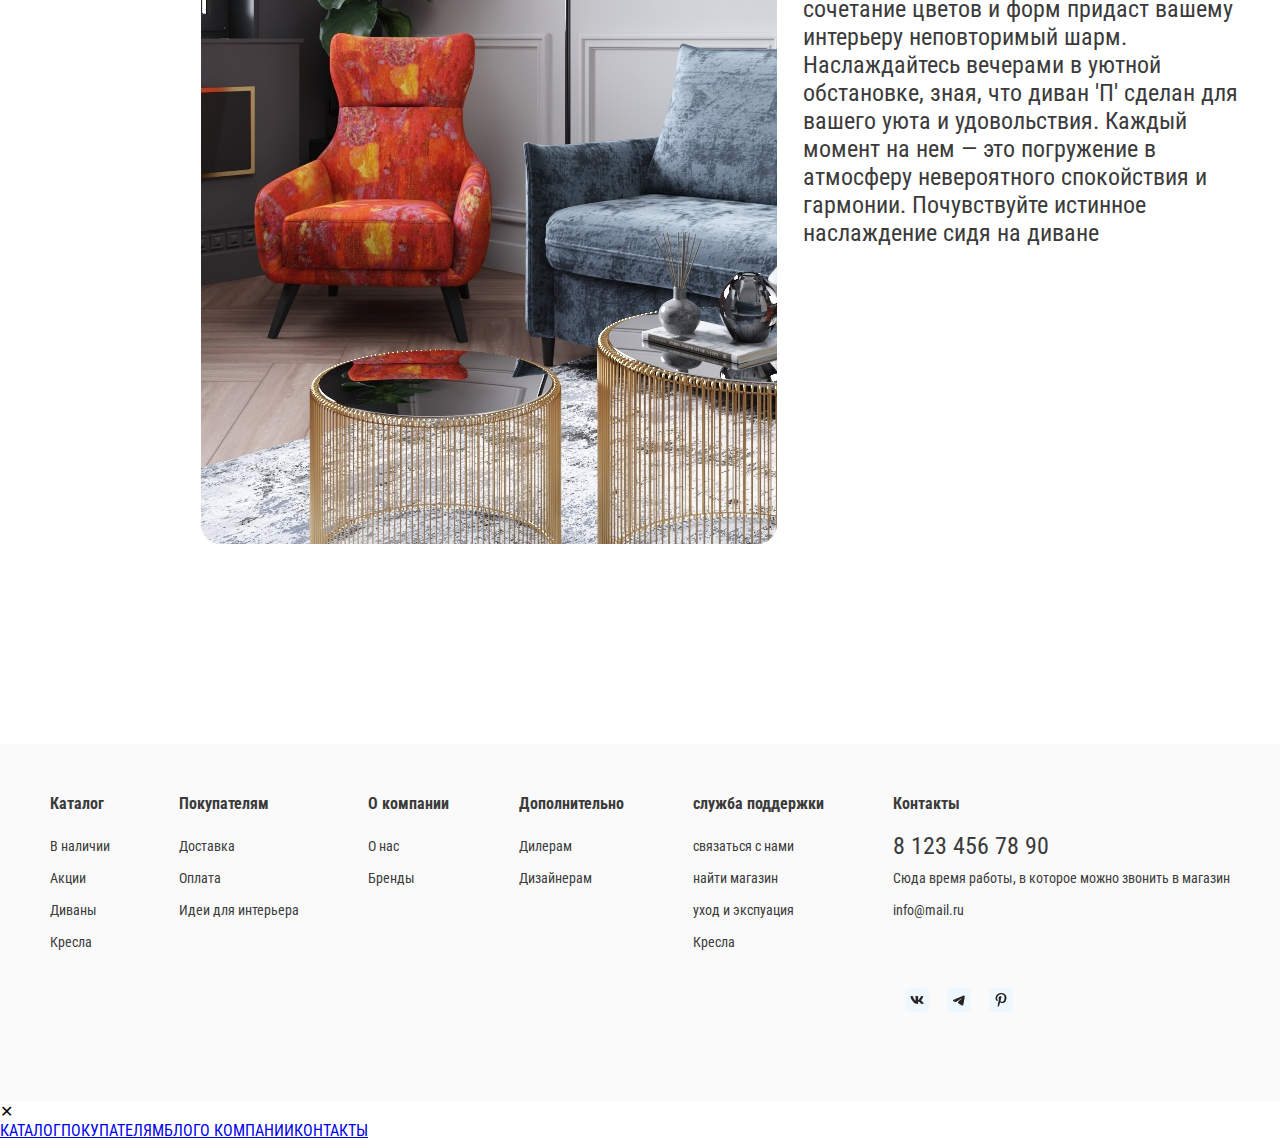
==== commit 83d3fc9c: "1010" ====
--- a/detail.html
+++ b/detail.html
@@ -81,7 +81,7 @@
         <section class="back">
             <div class="wrapper">
 
-                <a href="back__link"><img src="" alt="">Вернуться в каталог</a>
+                <a class="back__link"><img src="" alt="">Вернуться в каталог</a>
             </div>
         </section>
 
--- a/style/style.css
+++ b/style/style.css
@@ -1192,4 +1192,19 @@
 
 .problem {
     padding: 30px 0;
+}
+
+.back {
+    width: 100%;
+    padding: 30px 0;
+}
+
+.back__link {
+    color: #3b3b3b;
+    text-decoration: none;
+    cursor: pointer;
+}
+.back__link:hover {
+    color: #000;
+    text-decoration: underline;
 }